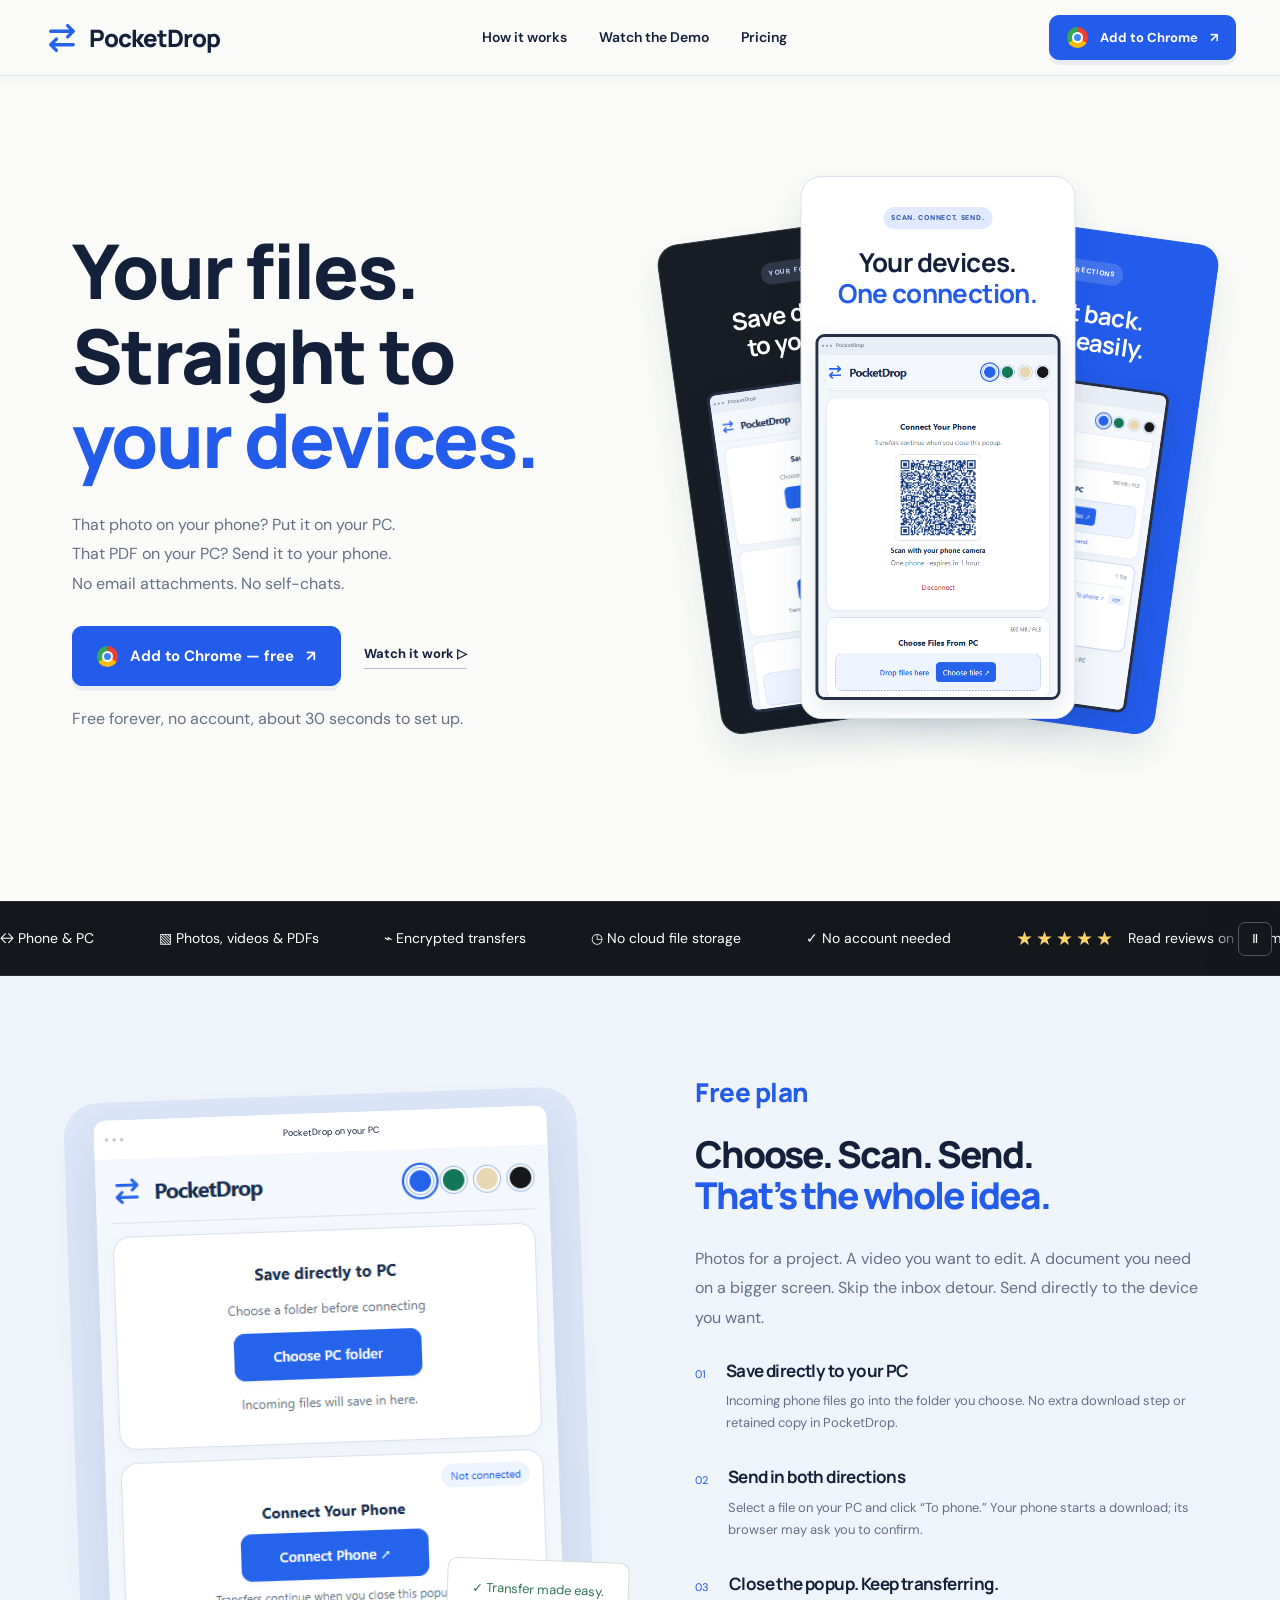
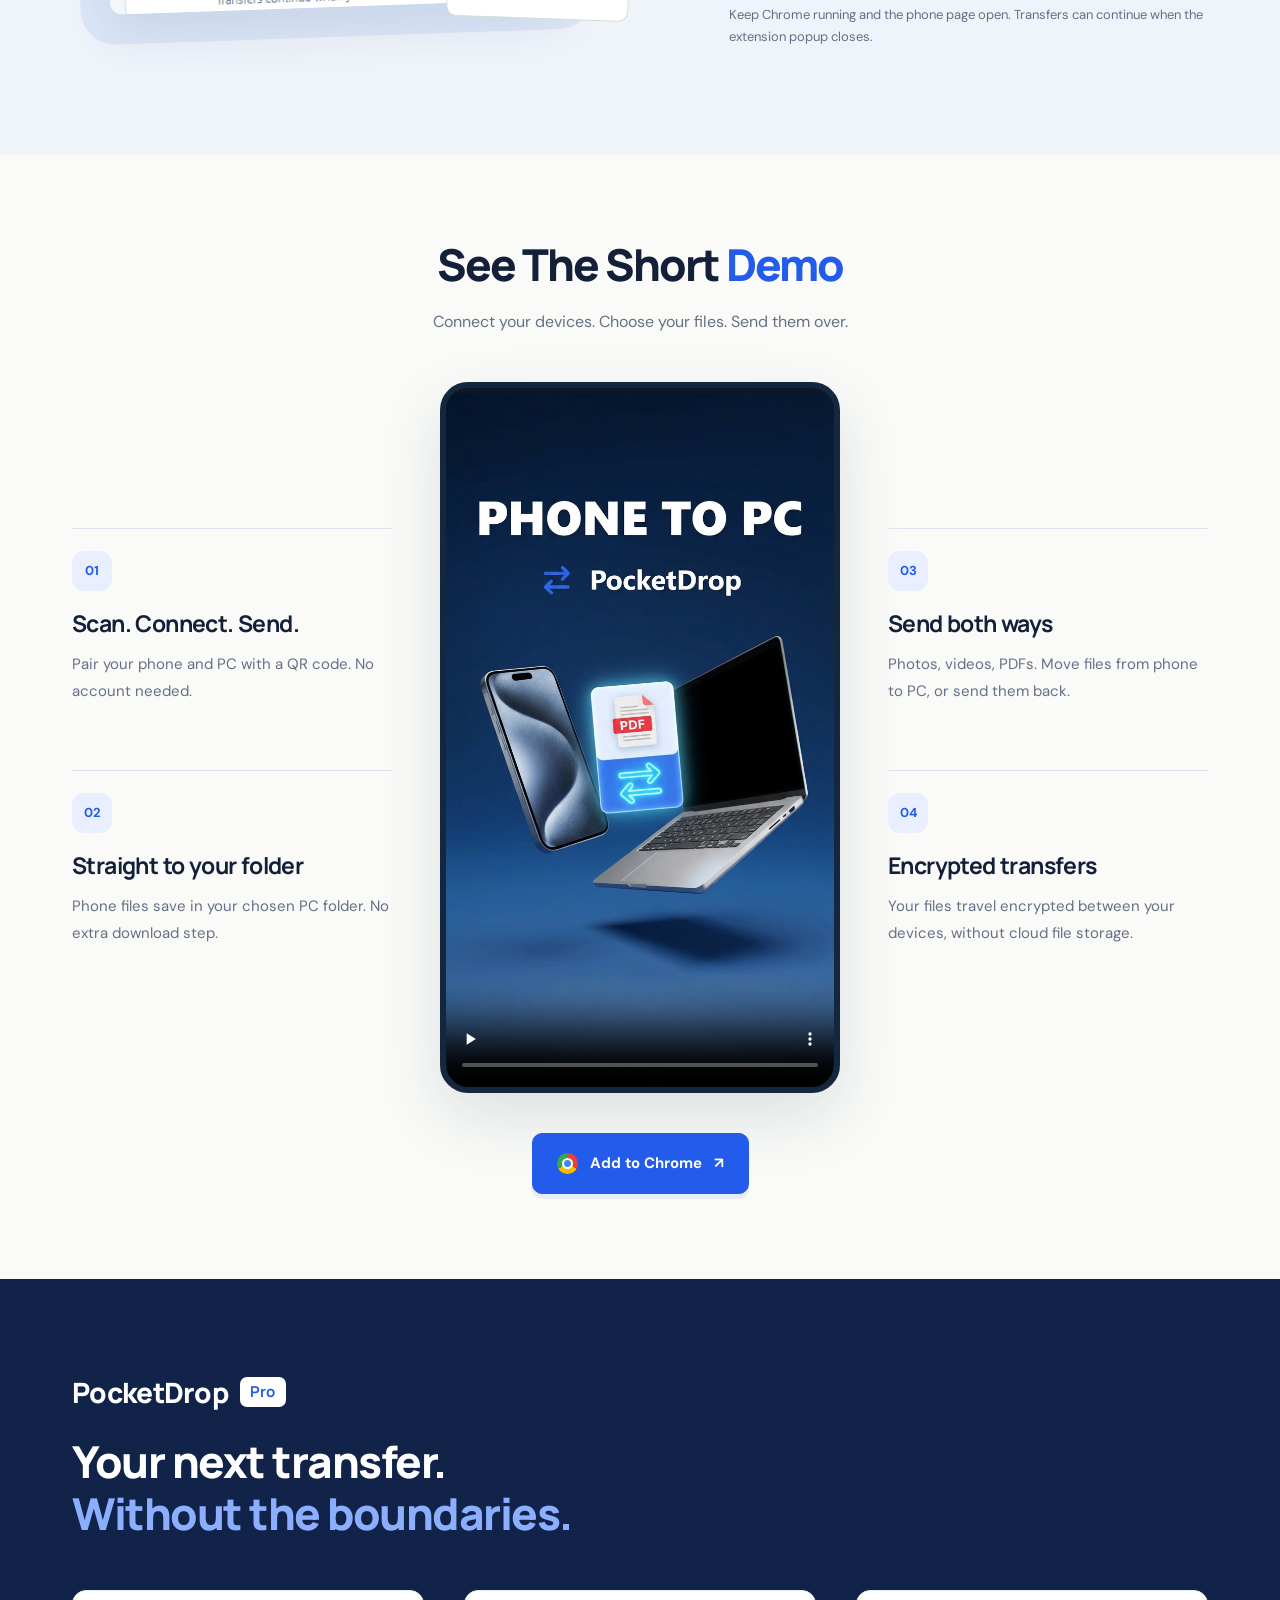
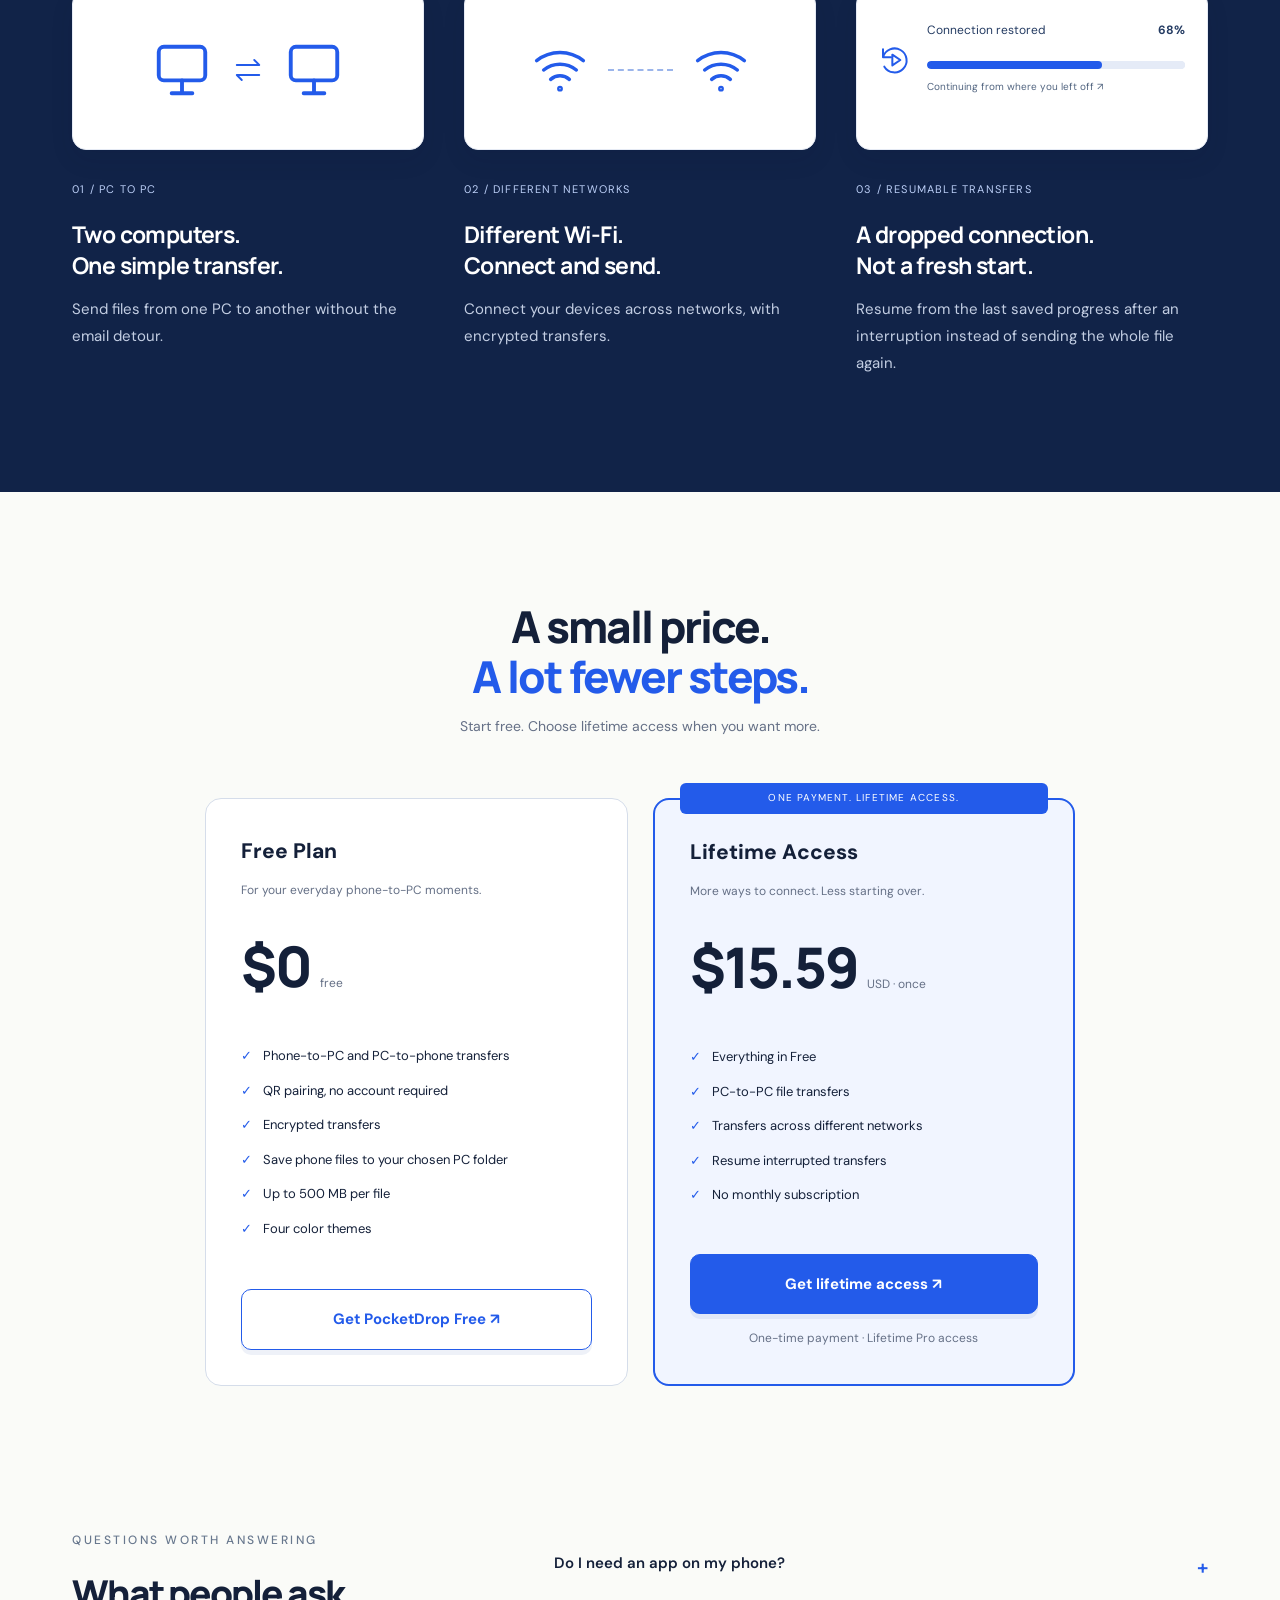
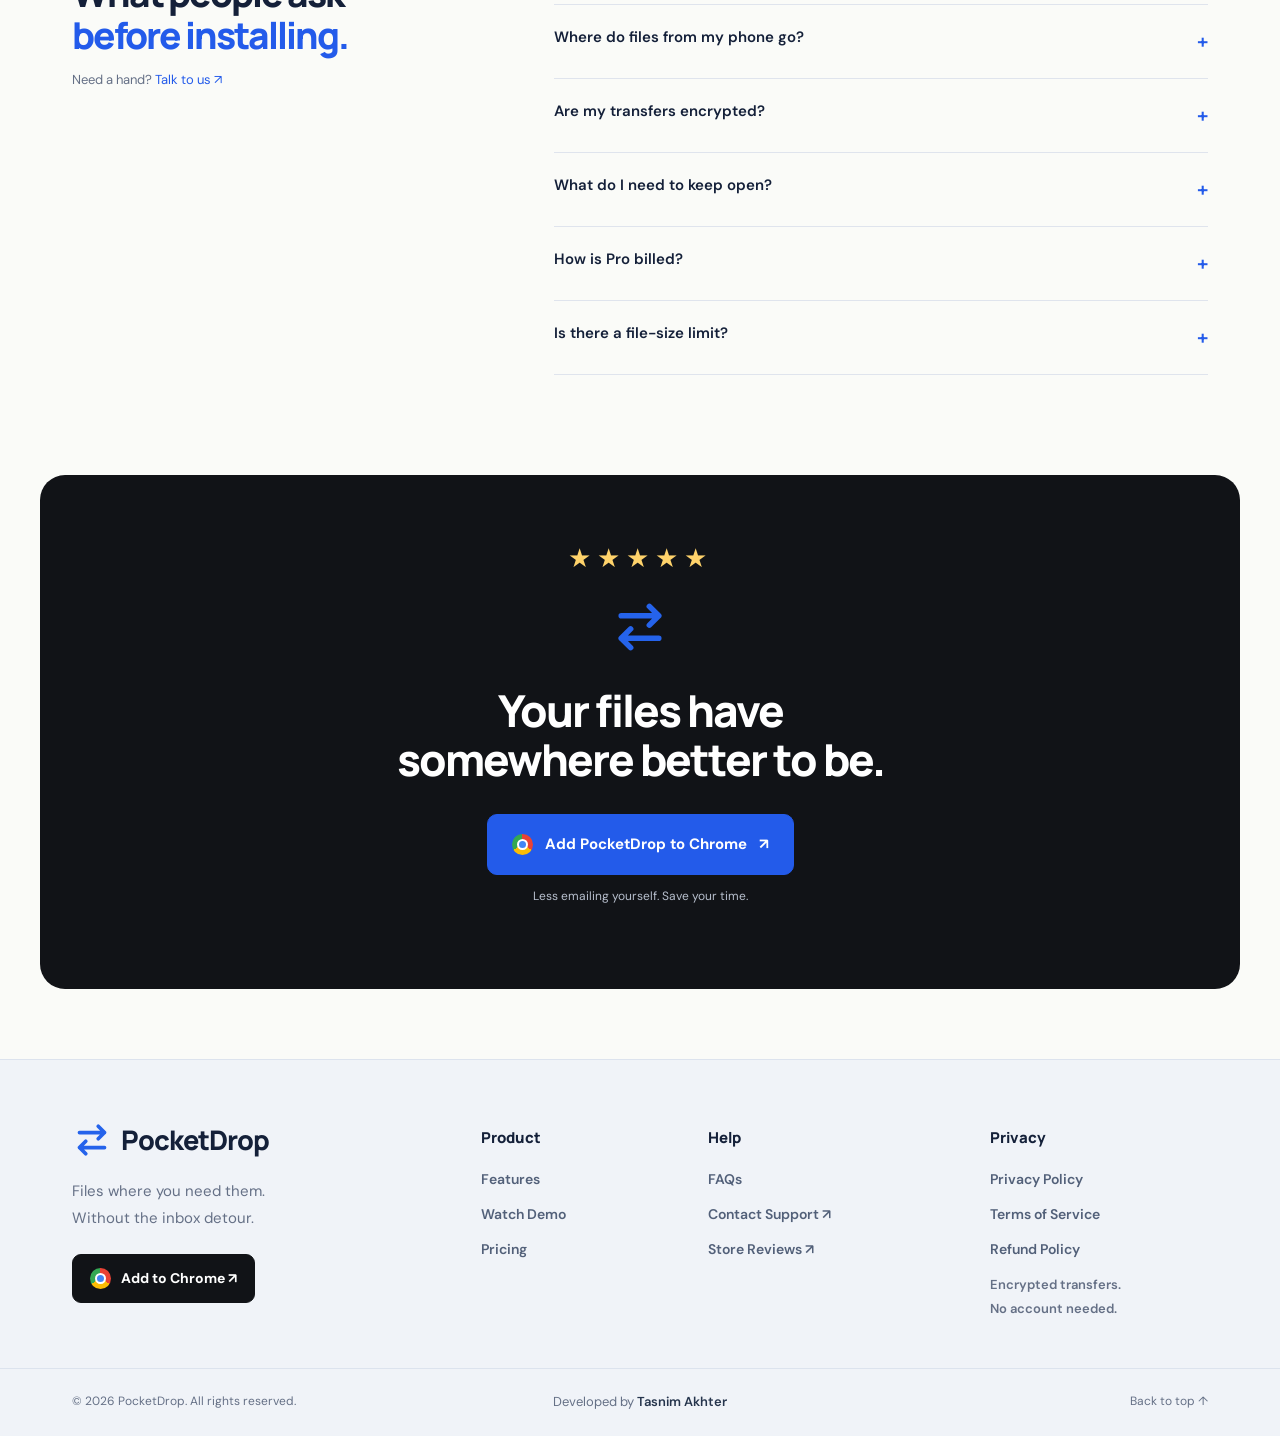
==== index.html @ de77d164 "Add PocketDrop website and customer policies" ====
<!doctype html>
<html lang="en"><head><meta charset="utf-8"><meta name="viewport" content="width=device-width, initial-scale=1"><title>PocketDrop — Your files. Straight to your devices.</title><meta name="description" content="Send photos, videos and documents between your phone and PC with PocketDrop. QR pairing, encrypted transfers, and files saved directly to your chosen PC folder."><meta name="theme-color" content="#235bea"><link rel="icon" href="assets/logo.svg" type="image/svg+xml"><link rel="stylesheet" href="style.css"></head>
<body><a class="skip" href="#main">Skip to content</a>
<header><a class="brand" href="#"><img src="assets/logo.svg" alt="">PocketDrop</a><nav aria-label="Main navigation"><a href="#how">How it works</a><a href="#demo">Watch the Demo</a><a href="#pricing">Pricing</a></nav><a class="button small" href="https://chromewebstore.google.com/detail/ancoaipejlinofhccakcealheckdgfdm"><span class="chrome" aria-hidden="true"></span> Add to Chrome <span aria-hidden="true">↗</span></a></header>
<main id="main"><section class="hero wrap"><div class="hero-copy"><h1>Your files.<br>Straight to<br><em>your devices.</em></h1><p class="lead">That photo on your phone? Put it on your PC.<br>That PDF on your PC? Send it to your phone.<br>No email attachments. No self-chats.</p><div class="actions"><a class="button" href="https://chromewebstore.google.com/detail/ancoaipejlinofhccakcealheckdgfdm"><span class="chrome" aria-hidden="true"></span> Add to Chrome — free <span>↗</span></a><a class="text-link" href="#demo">Watch it work <span>▷</span></a></div><p class="setup-note">Free forever, no account, about 30 seconds to set up.</p></div>
<div class="product-gallery" aria-label="PocketDrop extension screenshots"><article class="product-shot shot-left"><span>YOUR FOLDER</span><h3>Save directly<br>to your PC.</h3><div class="browser-frame"><div class="browser-chrome">● ● ● <b>PocketDrop</b></div><img src="assets/folder.png" alt="PocketDrop with Pictures selected as the destination folder"></div></article><article class="product-shot shot-right"><span>BOTH DIRECTIONS</span><h3>Send it back.<br>Just as easily.</h3><div class="browser-frame"><div class="browser-chrome">● ● ● <b>PocketDrop</b></div><img src="assets/to-phone.png" alt="PocketDrop file list with the To phone action"></div></article><article class="product-shot shot-center"><span>SCAN. CONNECT. SEND.</span><h3>Your devices.<br><em>One connection.</em></h3><div class="browser-frame"><div class="browser-chrome">● ● ● <b>PocketDrop</b></div><img src="assets/qr.png" alt="Real PocketDrop popup displaying the phone pairing QR code"></div></article></div></section>
<div class="trust-strip scrolling-strip" aria-label="PocketDrop features and reviews"><div class="strip-track"><div class="strip-group"><span>↔ Phone & PC</span><span>▧ Photos, videos & PDFs</span><span>⌁ Encrypted transfers</span><span>◷ No cloud file storage</span><span>✓ No account needed</span><a href="https://chromewebstore.google.com/detail/ancoaipejlinofhccakcealheckdgfdm/reviews"><span class="review-stars" aria-hidden="true">★★★★★</span> Read reviews on Chrome Web Store ↗</a></div><div class="strip-group" aria-hidden="true"><span>↔ Phone & PC</span><span>▧ Photos, videos & PDFs</span><span>⌁ Encrypted transfers</span><span>◷ No cloud file storage</span><span>✓ No account needed</span><a tabindex="-1" href="https://chromewebstore.google.com/detail/ancoaipejlinofhccakcealheckdgfdm/reviews"><span class="review-stars" aria-hidden="true">★★★★★</span> Read reviews on Chrome Web Store ↗</a></div></div><button class="strip-toggle" type="button" aria-label="Pause scrolling features" aria-pressed="false">Ⅱ</button></div>

<section class="feature-section" id="features"><span id="how"></span><div class="wrap feature-layout"><div class="screens"><div class="screen-card"><div class="screen-bar"><span>● ● ●</span> PocketDrop on your PC</div><img src="assets/folder.png" alt="PocketDrop popup with Pictures selected as the PC destination folder" loading="lazy"></div><div class="floating-caption">✓ Transfer made easy.</div></div><div class="feature-copy"><p class="eyebrow">Free plan</p><h2>Choose. Scan. Send.<br><em>That’s the whole idea.</em></h2><p class="lead">Photos for a project. A video you want to edit. A document you need on a bigger screen. Skip the inbox detour. Send directly to the device you want.</p><div class="feature-line"><span>01</span><div><h3>Save directly to your PC</h3><p>Incoming phone files go into the folder you choose. No extra download step or retained copy in PocketDrop.</p></div></div><div class="feature-line"><span>02</span><div><h3>Send in both directions</h3><p>Select a file on your PC and click “To phone.” Your phone starts a download; its browser may ask you to confirm.</p></div></div><div class="feature-line"><span>03</span><div><h3>Close the popup. Keep transferring.</h3><p>Keep Chrome running and the phone page open. Transfers can continue when the extension popup closes.</p></div></div></div></div></section>
<section class="wrap demo demo-showcase" id="demo"><div class="demo-heading"><h2>See The Short <em>Demo</em></h2><p class="lead">Connect your devices. Choose your files. Send them over.</p></div><div class="demo-stage"><div class="demo-benefits"><article><span class="benefit-icon">01</span><h3>Scan. Connect. Send.</h3><p>Pair your phone and PC with a QR code. No account needed.</p></article><article><span class="benefit-icon">02</span><h3>Straight to your folder</h3><p>Phone files save in your chosen PC folder. No extra download step.</p></article></div><div class="demo-player"><video controls preload="none" poster="assets/video-cover.png" playsinline aria-label="PocketDrop product demonstration"><source src="assets/demo.mp4" type="video/mp4">Your browser does not support video playback.</video></div><div class="demo-benefits"><article><span class="benefit-icon">03</span><h3>Send both ways</h3><p>Photos, videos, PDFs. Move files from phone to PC, or send them back.</p></article><article><span class="benefit-icon">04</span><h3>Encrypted transfers</h3><p>Your files travel encrypted between your devices, without cloud file storage.</p></article></div></div><div class="demo-bottom"><a class="button" href="https://chromewebstore.google.com/detail/ancoaipejlinofhccakcealheckdgfdm"><span class="chrome" aria-hidden="true"></span> Add to Chrome <span aria-hidden="true">↗</span></a></div></section>
<section class="pro-section"><div class="wrap"><p class="pro-label">PocketDrop <span>Pro</span></p><h2>Your next transfer.<br><em>Without the boundaries.</em></h2><div class="pro-grid"><article><div class="pro-picture computers"><svg class="ui-icon " viewBox="0 0 24 24" fill="none" stroke="currentColor" stroke-width="1.5" stroke-linecap="round" stroke-linejoin="round" aria-hidden="true"><rect x="3" y="3" width="18" height="13" rx="2"/><path d="M8 21h8M12 16v5"/></svg><svg class="ui-icon " viewBox="0 0 24 24" fill="none" stroke="currentColor" stroke-width="1.5" stroke-linecap="round" stroke-linejoin="round" aria-hidden="true"><path d="M3 8h18l-4-4M21 16H3l4 4"/></svg><svg class="ui-icon " viewBox="0 0 24 24" fill="none" stroke="currentColor" stroke-width="1.5" stroke-linecap="round" stroke-linejoin="round" aria-hidden="true"><rect x="3" y="3" width="18" height="13" rx="2"/><path d="M8 21h8M12 16v5"/></svg></div><span class="pill">01 / PC TO PC</span><h3>Two computers.<br>One simple transfer.</h3><p>Send files from one PC to another without the email detour.</p></article><article><div class="pro-picture network"><svg class="ui-icon " viewBox="0 0 24 24" fill="none" stroke="currentColor" stroke-width="1.5" stroke-linecap="round" stroke-linejoin="round" aria-hidden="true"><path d="M2 8a16 16 0 0 1 20 0M5 12a11 11 0 0 1 14 0M8 16a6 6 0 0 1 8 0"/><circle cx="12" cy="20" r=".5"/></svg><i></i><svg class="ui-icon " viewBox="0 0 24 24" fill="none" stroke="currentColor" stroke-width="1.5" stroke-linecap="round" stroke-linejoin="round" aria-hidden="true"><path d="M2 8a16 16 0 0 1 20 0M5 12a11 11 0 0 1 14 0M8 16a6 6 0 0 1 8 0"/><circle cx="12" cy="20" r=".5"/></svg></div><span class="pill">02 / DIFFERENT NETWORKS</span><h3>Different Wi-Fi.<br>Connect and send.</h3><p>Connect your devices across networks, with encrypted transfers.</p></article><article><div class="pro-picture resume"><svg class="ui-icon " viewBox="0 0 24 24" fill="none" stroke="currentColor" stroke-width="1.5" stroke-linecap="round" stroke-linejoin="round" aria-hidden="true"><path d="M3 10a9 9 0 1 1 1 7M3 4v6h6"/><path d="m10 8 6 4-6 4z"/></svg><div><span>Connection restored</span><b>68%</b></div><progress value="68" max="100">68%</progress><small>Continuing from where you left off ↗</small></div><span class="pill">03 / RESUMABLE TRANSFERS</span><h3>A dropped connection.<br>Not a fresh start.</h3><p>Resume from the last saved progress after an interruption instead of sending the whole file again.</p></article></div></div></section>
<section class="wrap pricing" id="pricing"><div class="center"><h2>A small price.<br><em>A lot fewer steps.</em></h2><p>Start free. Choose lifetime access when you want more.</p></div><div class="price-grid"><article class="price-card"><span class="plan">Free Plan</span><p>For your everyday phone-to-PC moments.</p><div class="price">$0 <span>free</span></div><ul><li>Phone-to-PC and PC-to-phone transfers</li><li>QR pairing, no account required</li><li>Encrypted transfers</li><li>Save phone files to your chosen PC folder</li><li>Up to 500 MB per file</li><li>Four color themes</li></ul><a class="button outline" href="https://chromewebstore.google.com/detail/ancoaipejlinofhccakcealheckdgfdm">Get PocketDrop Free ↗</a></article><article class="price-card featured"><div class="lifetime">ONE PAYMENT. LIFETIME ACCESS.</div><span class="plan">Lifetime Access</span><p>More ways to connect. Less starting over.</p><div class="price">$15.59 <span>USD · once</span></div><ul><li>Everything in Free</li><li>PC-to-PC file transfers</li><li>Transfers across different networks</li><li>Resume interrupted transfers</li><li>No monthly subscription</li></ul><button class="button" id="pro-button" type="button">Get lifetime access ↗</button><p class="micro">One-time payment · Lifetime Pro access</p></article></div></section>
<section class="wrap faq" id="faq"><div><p class="eyebrow">Questions Worth Answering</p><h2>What people ask<br><em>before installing.</em></h2><p>Need a hand? <a href="mailto:tasnim454247734@gmail.com">Talk to us ↗</a></p></div><div><details><summary>Do I need an app on my phone?</summary><p>No separate mobile app is needed. Scan the pairing QR code and use the phone webpage in your browser.</p></details><details><summary>Where do files from my phone go?</summary><p>They save directly in the PC folder you select and grant access to. Open that folder in File Explorer to find them.</p></details><details><summary>Are my transfers encrypted?</summary><p>Transfers use encryption. The free transfer flow uses a connection service for pairing; it does not upload your files to cloud storage. See the privacy policy for connection and local-storage details.</p></details><details><summary>What do I need to keep open?</summary><p>Keep Chrome running on your computer and the transfer webpage open on your phone. You can close the extension popup. Pairing needs internet, and some restricted networks can prevent a connection.</p></details><details><summary>How is Pro billed?</summary><p>The displayed Pro plan is a single $15.59 USD payment for lifetime Pro access, with no monthly subscription.</p></details><details><summary>Is there a file-size limit?</summary><p>The current free extension supports files up to 500 MB. Transfer time depends on your devices, file size, and network connection.</p></details></div></section>
<section class="final-cta wrap"><div class="cta-stars" aria-hidden="true">★★★★★</div><img src="assets/logo.svg" alt="" width="60" height="60"><h2>Your files have<br>somewhere better to be.</h2><a class="button" href="https://chromewebstore.google.com/detail/ancoaipejlinofhccakcealheckdgfdm"><span class="chrome" aria-hidden="true"></span> Add PocketDrop to Chrome <span aria-hidden="true">↗</span></a><p>Less emailing yourself. Save your time.</p></section></main>
<footer class="site-footer"><div class="wrap footer-main"><div class="footer-brand"><a class="brand" href="#"><img src="assets/logo.svg" alt="">PocketDrop</a><p>Files where you need them.<br>Without the inbox detour.</p><a class="footer-install" href="https://chromewebstore.google.com/detail/ancoaipejlinofhccakcealheckdgfdm"><span class="chrome" aria-hidden="true"></span> Add to Chrome ↗</a></div><nav class="footer-column" aria-label="Product links"><h3>Product</h3><a href="#features">Features</a><a href="#demo">Watch Demo</a><a href="#pricing">Pricing</a></nav><nav class="footer-column" aria-label="Help links"><h3>Help</h3><a href="#faq">FAQs</a><a href="mailto:tasnim454247734@gmail.com">Contact Support ↗</a><a href="https://chromewebstore.google.com/detail/ancoaipejlinofhccakcealheckdgfdm/reviews">Store Reviews ↗</a></nav><nav class="footer-column" aria-label="Privacy links"><h3>Privacy</h3><a href="privacy.html">Privacy Policy</a><a href="terms.html">Terms of Service</a><a href="refund.html">Refund Policy</a><p>Encrypted transfers.<br>No account needed.</p></nav></div><div class="wrap footer-bottom"><span>© 2026 PocketDrop. All rights reserved.</span><span class="developer-credit">Developed by <strong>Tasnim Akhter</strong></span><a href="#">Back to top ↑</a></div></footer>
<dialog id="pro-dialog" aria-labelledby="checkout-title" aria-describedby="checkout-description"><button class="close" aria-label="Close checkout" type="button">×</button><img src="assets/logo.svg" width="48" height="48" alt=""><p class="checkout-step">STEP 1 OF 2 · YOUR EMAIL</p><h2 id="checkout-title">Get PocketDrop Pro</h2><p class="dialog-price">$15.59 <small>One payment. Lifetime access.</small></p><p id="checkout-description">Where should we send your receipt?</p><form id="checkout-form" method="dialog"><label for="receipt-email">Email address</label><input id="receipt-email" type="email" autocomplete="email" inputmode="email" maxlength="254" placeholder="you@example.com" required aria-describedby="email-help"><p id="email-help">Gmail or any email you use. Your receipt will go here after payment.</p><button class="button" id="checkout-continue" type="submit">Continue to card payment ↗</button><p id="checkout-message" role="status" aria-live="polite" hidden></p></form><p class="checkout-privacy">Credit or debit card only. Card details are handled by the secure payment provider, never by PocketDrop.</p><p class="checkout-preview">Local preview · Payments are not enabled.</p></dialog><script src="checkout-config.js"></script><script src="site.js"></script></body></html>
---- style.css ----
@import url('https://fonts.googleapis.com/css2?family=DM+Sans:wght@400;500;600;700&family=Manrope:wght@400;500;600;700;800&display=swap');
:root{--blue:#235bea;--ink:#142039;--muted:#657086;--paper:#fafbf8;--line:#dfe4ed}*{box-sizing:border-box}html{scroll-behavior:smooth;scroll-padding-top:100px}body{margin:0;background:var(--paper);color:var(--ink);font:16px/1.65 'DM Sans',sans-serif}a{color:inherit;text-decoration:none}button{font:inherit;cursor:pointer}a:focus-visible,button:focus-visible,summary:focus-visible{outline:3px solid #ffb734;outline-offset:5px}.wrap{max-width:1200px;margin:auto;padding:0 32px}header{height:96px;max-width:1380px;margin:auto;padding:0 44px;display:flex;align-items:center;justify-content:space-between;border-bottom:1px solid var(--line);gap:24px}.brand{display:flex;align-items:center;gap:9px;font:800 24px 'Manrope',sans-serif;letter-spacing:-1px}.brand img{width:36px;height:36px}.brand>span{font-size:10px;align-self:flex-start;margin-top:5px}nav{display:flex;gap:32px;font-size:14px;font-weight:600}nav a:hover,footer a:hover{color:var(--blue)}.button{display:inline-flex;align-items:center;justify-content:center;gap:12px;background:var(--blue);color:white;padding:17px 24px;border-radius:10px;border:1px solid var(--blue);font-size:15px;font-weight:700;box-shadow:0 5px 0 #163b9c12;transition:transform .2s,background .2s}.button:hover{background:#1747bd;transform:translateY(-2px)}.button.small{padding:11px 17px;font-size:13px}.button.outline{color:var(--blue);background:transparent}.button.outline:hover{background:#edf2ff}.hero{display:grid;grid-template-columns:1.05fr 1fr;align-items:center;min-height:735px;padding-top:65px;padding-bottom:80px;gap:28px}.eyebrow{font-size:10px;font-weight:800;letter-spacing:1.7px;color:var(--blue);margin:0 0 25px}.hero .eyebrow{font-size:9px;letter-spacing:1.15px;display:flex;align-items:center;gap:9px}.dot{width:7px;height:7px;border-radius:50%;background:var(--blue)}h1,h2,h3{font-family:'Manrope',sans-serif;line-height:1.12;letter-spacing:-2px;margin:0}h1{font-size:clamp(50px,5.9vw,78px);font-weight:800}em{font-style:normal;color:var(--blue)}h2{font-size:44px;font-weight:800}h3{font-size:21px;letter-spacing:-.6px;line-height:1.35}.lead{font-size:16px;color:var(--muted);line-height:1.85;margin:27px 0}.actions{display:flex;gap:23px;align-items:center;flex-wrap:wrap}.text-link{font-weight:700;font-size:13px;border-bottom:1px solid #b7c0d2;padding-bottom:4px}.micro{font-size:11px;color:var(--muted);margin:15px 0}.chrome{height:21px;width:21px;border-radius:50%;background:conic-gradient(#e94235 0deg 120deg,#fbbc05 120deg 240deg,#34a853 240deg);position:relative}.chrome:after{content:'';position:absolute;inset:5px;background:#4285f4;border:2px solid white;border-radius:50%}.hero-art{position:relative;height:540px;background:radial-gradient(ellipse,#e3ebff 0%,transparent 70%)}.orbit{position:absolute;inset:50px 0 50px;border:1px dashed #b9c9ee;border-radius:50%;transform:rotate(-25deg)}.laptop{position:absolute;left:70px;top:90px;width:370px;border:7px solid #25354c;border-radius:16px;background:#fff;box-shadow:0 28px 55px #182d5520;transform:rotate(-5deg)}.laptop-top{height:30px;background:#f3f5fa;display:flex;align-items:center;gap:4px;padding:0 10px;border-bottom:1px solid var(--line)}.laptop-top i{width:5px;height:5px;background:#c2c9d5;border-radius:50%}.laptop-top>span{font-size:8px;margin-left:95px}.desktop-inner{text-align:center;padding:20px 20px 24px}.device-label{font-size:8px;letter-spacing:2px;color:#8792a6}.folder-icon{width:82px;height:55px;background:#ffc750;border-radius:5px 8px 8px 8px;margin:28px auto 12px;position:relative;box-shadow:inset 0 8px #ffda74}.folder-icon:before{content:'';width:36px;height:10px;background:#ffc750;position:absolute;top:-8px;left:0;border-radius:5px 5px 0 0}.desktop-inner h3{font-size:15px}.file-row{display:flex;gap:10px;align-items:center;text-align:left;padding:12px 10px;border:1px solid #e4e9f2;margin-top:20px;border-radius:8px;font-size:9px}.file-row small{display:block;font-size:8px;color:#7c8799}.file-row b{margin-left:auto;color:#32956b}.mini-photo{height:28px;width:29px;background:linear-gradient(145deg,#c3e7f2 50%,#54757c 51%);border-radius:4px}.success{font-size:9px;color:#4b846f;margin-top:15px}.success span{font-size:7px}.laptop-foot{position:absolute;height:11px;background:#b5c0d2;width:420px;bottom:-16px;left:-31px;border-radius:1px 1px 16px 16px}.phone-device{position:absolute;left:0;top:235px;width:163px;height:282px;background:white;border:5px solid #26334c;border-radius:26px;box-shadow:0 24px 40px #17305824;transform:rotate(7deg);padding:24px 12px 10px}.notch{position:absolute;top:0;left:45px;width:62px;height:12px;border-radius:0 0 10px 10px;background:#26334c}.phone-brand{display:flex;align-items:center;font-size:10px;font-weight:800;gap:3px}.phone-brand img{width:18px}.connected{font-size:7px;color:#288862;display:block;margin:10px 0}.landscape{height:90px;background:#c9e7ef;position:relative;overflow:hidden;border-radius:6px}.sun{position:absolute;background:#ffe4a0;width:24px;height:24px;border-radius:50%;right:21px;top:13px}.mountain{position:absolute;bottom:-32px;width:110px;height:90px;transform:rotate(40deg);background:#689689;border-radius:12px}.m1{left:-35px}.m2{left:48px;background:#3c6d6e;bottom:-40px}.phone-file{font-size:8px;font-weight:700;margin:12px 0}.phone-file small{font-size:6px;display:block;color:var(--muted);font-weight:400}.send-label{background:var(--blue);color:white;text-align:center;font-size:9px;padding:8px;border-radius:6px}.transfer-note{position:absolute;right:0;bottom:27px;border-radius:12px;box-shadow:0 10px 35px #1f386213;background:white;padding:14px 22px;font-size:12px;transform:rotate(-3deg)}.transfer-note>span{float:left;font-size:29px;color:var(--blue);margin-right:14px}.encrypted{position:absolute;right:8px;top:43px;font-size:11px;background:#fff;padding:10px 16px;border:1px solid #d7e3e8;border-radius:30px;color:#3c7262;transform:rotate(6deg)}.spark{position:absolute;color:var(--blue);font-size:35px}.s1{top:40px;left:30px}.s2{right:-8px;bottom:145px}.art-note{position:absolute;bottom:-30px;left:180px;font-size:9px;color:#8c96a8}.trust-strip{border-top:1px solid var(--line);border-bottom:1px solid var(--line);padding:24px;display:flex;justify-content:center;gap:85px;color:#536078;font-size:13px}.steps{padding-top:110px;padding-bottom:110px}.section-heading{display:flex;justify-content:space-between;align-items:end}.section-heading>p{color:var(--muted);font-size:15px}.step-grid{display:grid;grid-template-columns:repeat(3,1fr);gap:40px;margin-top:55px}.number{font-size:12px;color:#8593a7}.step-visual{height:150px;background:#edf1f5;border-radius:13px;margin:12px 0 24px;display:flex;align-items:center;justify-content:center;gap:18px}.step-grid p{font-size:14px;color:var(--muted)}.little-folder{height:40px;width:54px;background:#f7c459;border-radius:5px;position:relative}.little-folder:before{content:'';position:absolute;top:-7px;left:0;width:25px;height:9px;border-radius:4px;background:#f7c459}.folder-scene>span{background:white;padding:14px;border-radius:8px;font-size:12px}.folder-scene b{color:#28866a;padding-left:15px}.scan-scene{background:#eaf0fc}.scan-symbol{font-size:70px;color:#27477e;border:1px solid #b7c9eb;border-radius:8px;line-height:1;padding:7px}.scan-scene>span{font-size:12px;color:var(--blue)}.file-scene{background:#eaf2ed}.file-tile{background:white;padding:23px 16px;border-radius:8px;color:var(--blue);font-size:13px;box-shadow:0 6px 10px #1e30200a}.flow-arrow{color:#739987;font-size:26px}.file-done{background:#d0e6d8;color:#33825e;border-radius:50%;padding:10px 17px}.feature-section{background:#eff3fa;padding:100px 0}.feature-layout{display:grid;grid-template-columns:1fr 1fr;gap:110px;align-items:center}.screens{position:relative;padding:18px 30px 30px;background:#dce6f8;border-radius:35px;transform:rotate(-2deg)}.screen-card{background:white;border-radius:12px;overflow:hidden;box-shadow:0 20px 50px #273e661c}.screen-bar{padding:12px 10px;font-size:9px;text-align:center;background:#fff}.screen-bar span{float:left;color:#c8d0de}.screen-card img{width:100%;display:block;max-height:455px;object-fit:cover;object-position:top}.floating-caption{position:absolute;right:-36px;bottom:10px;background:#fff;padding:18px 24px;border:1px solid #d3e1d6;border-radius:10px;color:#347556;font-size:13px;transform:rotate(4deg)}.feature-copy h2{font-size:37px}.feature-line{display:flex;gap:20px;margin-top:25px}.feature-line>span{font-size:11px;color:var(--blue);padding-top:5px}.feature-line h3{font-size:17px}.feature-line p{font-size:13px;color:var(--muted);margin:8px 0}.demo{padding-top:100px;padding-bottom:100px;display:flex;justify-content:space-evenly;align-items:center;gap:50px}.demo video{width:245px;height:436px;border:6px solid #15263f;border-radius:23px;background:#0c1729;box-shadow:0 25px 60px #19396020;object-fit:cover}.pro-section{background:#112348;color:#fff;padding:95px 0 100px}.pro-section .eyebrow{color:#91afff}.pro-section h2 em{color:#8caeff}.pro-grid{display:grid;grid-template-columns:repeat(3,1fr);gap:40px;margin-top:50px}.pro-grid h3{font-size:24px;margin:20px 0 15px}.pro-grid p{color:#adbbd5;font-size:14px}.pro-picture{height:160px;background:#1b3158;border:1px solid #2b426c;border-radius:14px;margin-bottom:25px;display:flex;align-items:center;justify-content:center;gap:20px}.computers>span{font-size:85px;color:#b9cdff}.computers>b{color:#7da6ff;font-size:25px}.network>span{font-size:65px;color:#a9c4ff}.network i{width:65px;border-top:2px dashed #729be5}.pill{font-size:9px;letter-spacing:1.7px;color:#a5bef5}.resume{padding:30px;display:block}.resume>div{display:flex;justify-content:space-between;font-size:10px;color:#bdd4fb}.resume progress{width:100%;height:8px;margin:20px 0 5px;accent-color:#82adff}.resume small{font-size:9px;color:#a3b7dd}.pricing{padding-top:110px;padding-bottom:100px}.center{text-align:center}.center>p:last-child{color:var(--muted);font-size:14px}.price-grid{max-width:870px;margin:60px auto 0;display:grid;grid-template-columns:1fr 1fr;gap:25px;align-items:stretch}.price-card{border:1px solid #d5ddea;border-radius:16px;padding:35px;display:flex;flex-direction:column;background:white;position:relative}.price-card.featured{border:2px solid var(--blue);background:#f1f5ff}.lifetime{position:absolute;top:-17px;left:25px;right:25px;background:var(--blue);color:white;font-size:10px;letter-spacing:1.2px;text-align:center;padding:7px;border-radius:6px}.plan{font-size:21px;font-weight:800}.price-card>p{font-size:12px;color:var(--muted)}.price{font:800 56px 'Manrope',sans-serif;letter-spacing:-2px;margin-top:15px}.price>span{font:400 12px 'DM Sans',sans-serif;letter-spacing:0;color:var(--muted)}ul{list-style:none;padding:0;margin:28px 0 35px;flex:1}li{font-size:13px;margin:13px 0;padding-left:22px;position:relative}li:before{content:'✓';position:absolute;left:0;color:var(--blue)}.price-card .micro{text-align:center;margin-bottom:0}.faq{padding-top:45px;padding-bottom:100px;display:grid;grid-template-columns:.75fr 1.25fr;gap:90px}.faq>div>p:last-child{font-size:13px;color:var(--muted)}.faq a{color:var(--blue)}details{border-bottom:1px solid var(--line);padding:20px 0}summary{font-weight:600;font-size:15px;cursor:pointer;list-style:none;display:flex;justify-content:space-between;gap:20px}summary:after{content:'+';color:var(--blue);font-size:20px}details[open] summary:after{content:'−'}details p{font-size:14px;color:var(--muted);max-width:530px}.final-cta{text-align:center;padding:70px 20px;background:#edf2ff;border-radius:25px;margin-bottom:70px}.final-cta h2{margin:20px 0 30px}.final-cta p{font-size:12px;color:var(--muted)}footer{display:flex;justify-content:space-between;align-items:center;gap:25px;padding-bottom:35px}footer .brand{font-size:20px}footer>span{font-size:11px;color:var(--muted)}footer>div{display:flex;gap:25px;font-size:12px}dialog{border:1px solid #d8e1ee;border-radius:20px;padding:45px;max-width:480px;width:calc(100% - 32px);color:var(--ink)}dialog::backdrop{background:#0c1736a6;backdrop-filter:blur(5px)}dialog h2{font-size:32px;margin-top:20px}dialog p{font-size:14px;color:var(--muted)}dialog .dialog-price{font-size:26px;color:var(--blue);font-weight:bold}.dialog-price small{font-size:12px;display:block;font-weight:400}.close{position:absolute;top:15px;right:18px;border:0;background:transparent;font-size:28px;color:#57667d}.skip{position:absolute;top:-100px;background:white;padding:10px;z-index:10}.skip:focus{top:0}
@media(max-width:1000px){header{padding:0 24px}nav{gap:20px}.hero{gap:0}.hero-art{transform:scale(.85);transform-origin:center}.feature-layout{gap:50px}.trust-strip{gap:30px}.hero .eyebrow{max-width:290px}.hero h1{font-size:60px}.pro-grid{gap:23px}.pro-grid h3{font-size:21px}}
@media(max-width:760px){header{height:78px;padding:0 18px}.brand{font-size:21px}.brand img{width:30px}nav{display:none}.button.small{font-size:11px;padding:10px}.wrap{padding-left:23px;padding-right:23px}.hero{grid-template-columns:1fr;padding-top:50px;padding-bottom:40px;overflow:hidden}.hero-copy{text-align:center}.hero .eyebrow{max-width:none;justify-content:center;font-size:8px}.hero h1{font-size:58px;letter-spacing:-2.5px}.hero .lead{font-size:14px}.actions{justify-content:center;gap:20px}.hero-art{width:450px;max-width:none;justify-self:center;transform:scale(.8);height:500px;margin:-15px 0 -45px}.trust-strip{display:grid;grid-template-columns:1fr 1fr;gap:18px;font-size:11px;text-align:center}.steps{padding-top:65px;padding-bottom:60px}.section-heading{display:block}.section-heading>p{font-size:14px}h2{font-size:34px}.step-grid{grid-template-columns:1fr;gap:25px;margin-top:35px}.step-visual{height:135px}.feature-section{padding:65px 0}.feature-layout{grid-template-columns:1fr;gap:55px}.screens{max-width:350px;margin:auto}.floating-caption{right:-10px}.feature-copy h2{font-size:31px}.demo{padding-top:65px;padding-bottom:65px;flex-direction:column;gap:25px;text-align:center}.pro-section{padding:65px 0}.pro-grid{grid-template-columns:1fr;gap:35px}.pro-grid article{max-width:440px}.pro-picture{height:140px}.price-grid{grid-template-columns:1fr;gap:40px}.pricing{padding-top:70px;padding-bottom:70px}.price-card{padding:28px}.faq{grid-template-columns:1fr;gap:20px;padding-bottom:60px}.final-cta{border-radius:0;margin-bottom:40px;padding-top:50px;padding-bottom:50px}.final-cta h2{font-size:31px}footer{flex-wrap:wrap;justify-content:center;text-align:center}footer>span{width:100%;order:3}}
@media(prefers-reduced-motion:reduce){html{scroll-behavior:auto}.button{transition:none}}
.product-gallery{position:relative;height:555px;background:linear-gradient(135deg,#143696,#2860ed);border-radius:24px;overflow:hidden;isolation:isolate;box-shadow:0 20px 55px #244aa318}
.product-shot{position:absolute;background:#f7f9ff;border:1px solid #ffffff70;border-radius:21px;overflow:hidden;width:240px;padding:26px 15px 0;text-align:center;box-shadow:0 18px 40px #061d5e40;height:425px}
.product-shot>span{display:inline-block;font-size:8px;font-weight:800;letter-spacing:1px;background:#e0e9ff;color:#2f56aa;border-radius:20px;padding:4px 8px}
.product-shot h3{font-size:23px;letter-spacing:-1px;line-height:1.15;margin:15px 0 24px}
.browser-frame{border:4px solid #253047;border-bottom:0;border-radius:13px 13px 0 0;background:#fff;overflow:hidden;box-shadow:0 8px 24px #122e4820}
.browser-chrome{text-align:left;font-size:7px;color:#8c98a8;background:#e9edf5;padding:7px 6px;white-space:nowrap}.browser-chrome b{font-size:7px;color:#5c6982;margin-left:20px;font-weight:500}
.browser-frame img{display:block;width:100%;height:auto}
.shot-left{left:-32px;top:105px;transform:rotate(-11deg);z-index:1}.shot-right{right:-32px;top:105px;transform:rotate(11deg);z-index:1;background:#c7d8ff}.shot-center{left:50%;transform:translateX(-50%);top:40px;width:270px;height:485px;z-index:2;padding:30px 18px 0}.shot-center h3{font-size:28px}.shot-center .browser-frame{margin-top:28px}
.ui-icon{width:62px;height:62px;flex-shrink:0;color:#bad0ff}.computers .ui-icon:nth-child(2){width:30px;height:30px;color:#83adff}.network .ui-icon{width:56px;height:56px}.resume{position:relative;padding:30px 22px 30px 70px}.resume>.ui-icon{position:absolute;width:32px;height:32px;left:22px;top:53px}.scan-icon{color:#31559a;width:66px;height:66px}.demo video{object-fit:contain}.faq h2{font-size:37px}
@media(max-width:1000px) and (min-width:761px){.product-gallery{height:500px}.product-shot{width:195px}.shot-center{width:225px;height:435px}.shot-center h3{font-size:24px}.shot-left{left:-65px}.shot-right{right:-65px}}
@media(max-width:760px){.product-gallery{height:505px;width:100%;max-width:490px;justify-self:center;margin-top:35px;border-radius:20px}.product-shot{width:200px;height:385px}.shot-center{width:235px;height:445px;top:30px}.shot-left{left:-64px;top:90px}.shot-right{right:-64px;top:90px}.shot-center h3{font-size:26px}.hero{gap:0}.faq h2{font-size:33px}}
.product-gallery{background:none;box-shadow:none;border-radius:0;overflow:visible;height:660px;min-width:0}
.product-shot{height:auto;overflow:visible;padding-bottom:18px;border-color:#dae2ef;box-shadow:0 18px 35px #18325818;width:220px}
.browser-frame{border-bottom:4px solid #253047;border-radius:13px}
.shot-left{left:22px;top:115px;transform:rotate(-8deg)}
.shot-right{right:22px;top:115px;transform:rotate(8deg)}
.shot-center{width:255px;top:45px;height:auto}
@media(max-width:1000px) and (min-width:761px){.hero{grid-template-columns:1fr}.hero-copy{max-width:650px;margin:auto;text-align:center}.actions{justify-content:center}.product-gallery{width:570px;max-width:100%;justify-self:center}.hero .eyebrow{max-width:none}}
@media(max-width:760px){.hero{overflow:visible}.product-gallery{height:570px;max-width:450px;margin-top:25px}.product-shot{width:165px;padding:18px 10px 12px}.product-shot h3{font-size:18px;margin:12px 0 18px}.product-shot>span{font-size:6px;letter-spacing:.5px}.shot-left{left:14px;top:105px}.shot-right{right:14px;top:105px}.shot-center{width:205px;top:25px}.shot-center h3{font-size:23px}.shot-center .browser-frame{margin-top:20px}.browser-chrome b{margin-left:6px}}

.setup-note{font-size:16px;line-height:1.65;color:var(--muted);margin:20px 0 0}@media(max-width:760px){.setup-note{font-size:15px;max-width:340px;margin:20px auto 0}}
/* Keep every product headline readable instead of overlapping the cards. */
.product-gallery{display:grid;grid-template-columns:repeat(3,minmax(0,1fr));align-items:start;gap:12px;height:auto;min-height:490px;padding:40px 4px 25px}
.product-gallery .product-shot{position:relative;left:auto;right:auto;top:auto;width:100%;height:auto;padding:20px 8px 12px;min-width:0}
.product-gallery .shot-left{transform:rotate(-4deg);margin-top:45px}
.product-gallery .shot-right{transform:rotate(4deg);margin-top:45px;grid-column:3;grid-row:1}
.product-gallery .shot-center{transform:none;grid-column:2;grid-row:1}
.product-gallery .product-shot h3{font-size:18px;letter-spacing:-.6px;line-height:1.25;margin:15px 0 20px;min-height:68px;overflow-wrap:normal}
.product-gallery .product-shot>span{font-size:6px;letter-spacing:.5px;padding:4px 5px;white-space:nowrap}
.product-gallery .shot-center .browser-frame{margin-top:0}
.product-gallery .browser-frame{border-width:3px;border-radius:9px}
.product-gallery .browser-chrome{font-size:5px;padding:5px 3px}
.product-gallery .browser-chrome b{font-size:5px;margin-left:3px}
@media(max-width:1000px) and (min-width:761px){.product-gallery{width:660px;min-height:530px}.product-gallery .product-shot h3{font-size:21px}}
@media(max-width:760px){.product-gallery{max-width:520px;gap:9px;padding:30px 4px 20px;min-height:0;margin-top:20px}.product-gallery .product-shot{padding:14px 5px 9px;border-radius:12px}.product-gallery .product-shot h3{font-size:clamp(12px,3.4vw,18px);letter-spacing:-.35px;min-height:64px;margin:10px 0 12px}.product-gallery .product-shot>span{font-size:5px;letter-spacing:0;padding:3px}.product-gallery .shot-left,.product-gallery .shot-right{margin-top:30px}.product-gallery .browser-chrome{display:none}.product-gallery .browser-frame{border-width:2px;border-radius:6px}}
.demo-showcase{display:block;padding-top:85px;padding-bottom:85px}
.demo-heading{text-align:center;margin:0 auto 45px}.demo-heading .lead{margin:18px 0 0}
.demo-stage{display:grid;grid-template-columns:minmax(0,1fr) minmax(0,400px) minmax(0,1fr);gap:48px;align-items:center}
.demo-player{min-width:0}.demo-showcase video{display:block;width:100%;height:auto;aspect-ratio:9/16;border:6px solid #15263f;border-radius:28px;object-fit:contain;box-shadow:0 24px 65px #18345b22}
.demo-benefits{display:grid;gap:65px}.demo-benefits article{border-top:1px solid #dce4f0;padding-top:22px}.benefit-icon{display:inline-flex;align-items:center;justify-content:center;width:40px;height:40px;border-radius:12px;background:#e9efff;color:var(--blue);font-weight:700;font-size:13px;margin-bottom:18px}.demo-benefits h3{font-size:23px;line-height:1.3}.demo-benefits p{font-size:15px;line-height:1.8;color:var(--muted);margin:12px 0 0}.demo-bottom{text-align:center;margin-top:40px}.demo-bottom .micro{margin:12px 0 0}
@media(max-width:1000px){.demo-stage{grid-template-columns:minmax(0,1fr) minmax(0,340px) minmax(0,1fr);gap:25px}.demo-benefits h3{font-size:19px}.demo-benefits p{font-size:13px}.demo-benefits{gap:35px}}
@media(max-width:760px){.demo-showcase{padding-top:60px;padding-bottom:60px}.demo-heading{margin-bottom:28px}.demo-heading h2{font-size:32px}.demo-stage{grid-template-columns:1fr 1fr;gap:25px 20px;align-items:start}.demo-player{grid-column:1/-1;grid-row:1;width:100%;max-width:400px;margin:auto}.demo-benefits{text-align:left;gap:28px}.demo-benefits article{padding-top:16px}.demo-benefits h3{font-size:18px}.demo-benefits p{font-size:13px}.benefit-icon{margin-bottom:12px}.demo-bottom{margin-top:30px}}
/* Overlapping product cards: hover, focus or tap reveals the selected card. */
.product-gallery{display:block;position:relative;height:640px;min-height:0;padding:0;isolation:isolate}
.product-gallery .product-shot{position:absolute;width:225px;padding:25px 14px 18px;border-radius:21px;transition:transform .25s ease,box-shadow .25s ease;cursor:pointer;outline-offset:5px}
.product-gallery .shot-left{left:20px;right:auto;top:105px;margin:0;transform:rotate(-8deg);z-index:1;background:#181c24;color:#fff;border-color:#303745}
.product-gallery .shot-center{left:50%;right:auto;top:35px;width:255px;transform:translateX(-50%);z-index:3;background:#fff;color:var(--ink)}
.product-gallery .shot-right{left:auto;right:20px;top:105px;margin:0;transform:rotate(8deg);z-index:2;background:#235bea;color:#fff;border-color:#235bea}
.product-gallery .product-shot h3{font-size:24px;min-height:0;margin:17px 0 25px;line-height:1.2}
.product-gallery .product-shot>span{font-size:7px;letter-spacing:.7px;padding:5px 8px}
.product-gallery .shot-left>span{background:#303848;color:#c5d6ff}.product-gallery .shot-right>span{background:#ffffff25;color:#fff}
.product-gallery .product-shot:is(:hover,:focus-visible,.selected){z-index:5;box-shadow:0 24px 50px #12264b30}
.product-gallery .shot-left:is(:hover,:focus-visible,.selected){transform:rotate(-3deg) translateY(-18px)}
.product-gallery .shot-right:is(:hover,:focus-visible,.selected){transform:rotate(3deg) translateY(-18px)}
.product-gallery .shot-center:is(:hover,:focus-visible,.selected){transform:translateX(-50%) translateY(-12px)}
@media(max-width:1000px) and (min-width:761px){.product-gallery{width:570px;max-width:100%}}
@media(max-width:760px){.product-gallery{height:540px;max-width:450px;margin-top:35px}.product-gallery .product-shot{width:165px;padding:18px 9px 12px}.product-gallery .shot-center{width:205px;top:15px}.product-gallery .shot-left{left:12px;top:85px}.product-gallery .shot-right{right:12px;top:85px}.product-gallery .product-shot h3{font-size:19px;margin:15px 0 20px}.product-gallery .product-shot>span{font-size:6px;letter-spacing:0;padding:4px}}
@media(prefers-reduced-motion:reduce){.product-gallery .product-shot{transition:none}}
.pro-label{display:flex;align-items:center;gap:12px;font-family:'Manrope',sans-serif;font-size:28px;line-height:1.3;font-weight:800;letter-spacing:-.7px;color:#fff;margin:0 0 26px}
.pro-label span{font-size:15px;letter-spacing:.2px;font-weight:700;background:#fff;color:#235bea;border-radius:7px;padding:5px 10px}
.pro-section h2{font-size:clamp(32px,3.5vw,44px);line-height:1.18;letter-spacing:-1.5px}
.pro-grid h3{font-size:23px;line-height:1.35;letter-spacing:-.6px;margin:18px 0 15px}
.pro-grid p{font-size:15px;line-height:1.8;color:#c3cee3}
.pro-grid .pill{font-size:11px;letter-spacing:1.2px;color:#bccff7}
.pro-picture{background:#fff;border-color:#e5eaf4;box-shadow:0 10px 25px #08152c15}
.pro-picture .ui-icon,.computers .ui-icon:nth-child(2){color:#235bea}
.pro-picture.network i{border-color:#9bb5eb}
.pro-picture.resume>div{font-size:12px;color:#243b62}
.pro-picture.resume small{font-size:10px;line-height:1.5;color:#526580;display:block}
.pro-picture.resume progress{accent-color:#235bea;background:#e5ebf7;border:0;border-radius:6px;overflow:hidden}
.pro-picture.resume progress::-webkit-progress-bar{background:#e5ebf7;border-radius:6px}
.pro-picture.resume progress::-webkit-progress-value{background:#235bea;border-radius:6px}
@media(max-width:760px){.pro-label{font-size:25px}.pro-grid h3{font-size:22px}.pro-grid p{font-size:15px}.pro-section h2{font-size:33px}.pro-picture.resume small{font-size:11px}}
/* Give the central product screenshot the strongest visual emphasis. */
.product-gallery{height:735px}
.product-gallery .shot-center{width:310px;top:15px;padding:30px 16px 20px}
.product-gallery .shot-center h3{font-size:29px;line-height:1.2;margin:20px 0 28px}
.product-gallery .shot-left,.product-gallery .shot-right{top:125px;width:215px}
@media(max-width:1000px) and (min-width:761px){.product-gallery{height:735px}}
@media(max-width:760px){.product-gallery{height:620px}.product-gallery .shot-center{width:min(260px,76%);top:10px;padding:22px 11px 15px}.product-gallery .shot-center h3{font-size:25px;margin:17px 0 23px}.product-gallery .shot-left,.product-gallery .shot-right{width:160px;top:100px}}
.scrolling-strip{display:block;position:relative;overflow:hidden;padding:25px 55px 25px 0}
.strip-track{display:flex;width:max-content;animation:feature-scroll 35s linear infinite}
.strip-group{display:flex;align-items:center;gap:65px;padding-right:65px;flex-shrink:0;white-space:nowrap}
.strip-group>span,.strip-group>a{font-size:14px;color:#526580}.strip-group>a:hover{color:var(--blue)}
.scrolling-strip:hover .strip-track,.scrolling-strip:focus-within .strip-track,.scrolling-strip.paused .strip-track{animation-play-state:paused}
.strip-toggle{position:absolute;right:8px;top:50%;transform:translateY(-50%);border:1px solid #dfe4ed;background:var(--paper);color:#526580;border-radius:7px;width:34px;height:34px;box-shadow:-12px 0 20px var(--paper)}
@keyframes feature-scroll{to{transform:translateX(-50%)}}
@media(max-width:760px){.scrolling-strip{text-align:left;padding-top:22px;padding-bottom:22px}.strip-group{gap:38px;padding-right:38px}.strip-group>span,.strip-group>a{font-size:13px}}
@media(prefers-reduced-motion:reduce){.strip-track{animation:none;width:auto}.strip-group{flex-wrap:wrap;white-space:normal;gap:18px;padding:0 20px}.strip-group[aria-hidden]{display:none}.strip-toggle{display:none}.scrolling-strip{padding-right:0}}
.scrolling-strip{background:#14171c;border-color:#292e36}
.scrolling-strip .strip-group>span,.scrolling-strip .strip-group>a{color:#fff}
.scrolling-strip .strip-group>a{display:inline-flex;align-items:center;gap:12px}
.scrolling-strip .strip-group>a:hover{color:#ffd36b}
.scrolling-strip .review-stars{color:#ffd36b;letter-spacing:3px;font-size:19px;line-height:1}
.scrolling-strip .strip-toggle{background:#14171c;color:#fff;border-color:#505762;box-shadow:-12px 0 20px #14171c}
/* Balanced card proportions with a modest emphasis on the center. */
.product-gallery{height:680px}
.product-gallery .shot-center{width:275px;top:35px;padding:25px 14px 18px}
.product-gallery .shot-center h3{font-size:26px;margin:18px 0 25px}
.product-gallery .shot-left,.product-gallery .shot-right{width:245px;top:85px}
@media(max-width:1000px) and (min-width:761px){.product-gallery{height:680px}}
@media(max-width:760px){.product-gallery{height:580px}.product-gallery .shot-center{width:min(230px,68%);top:25px;padding:20px 10px 14px}.product-gallery .shot-center h3{font-size:23px;margin:16px 0 22px}.product-gallery .shot-left,.product-gallery .shot-right{width:min(205px,60%);top:65px}}
.feature-copy > .eyebrow{font-family:'Manrope',sans-serif;font-size:26px;font-weight:800;line-height:1.3;letter-spacing:-.5px;margin-bottom:24px}
@media(max-width:760px){.feature-copy > .eyebrow{font-size:23px}}
.site-footer{display:block;background:#f0f3f8;border-top:1px solid #dce3ee;padding:60px 0 0;margin:0}
.site-footer .footer-main{display:grid;grid-template-columns:2fr 1fr 1.3fr 1.2fr;gap:45px;padding-bottom:48px;font-size:14px;text-align:left}
.site-footer .brand{font-size:27px}.site-footer .brand img{width:40px;height:40px}
.footer-brand>p{font-size:15px;line-height:1.8;color:#657086;margin:18px 0 22px}
.footer-install{display:inline-flex;align-items:center;gap:10px;font-weight:700;font-size:14px;color:#235bea}
.site-footer .footer-column{display:flex;flex-direction:column;gap:12px;align-items:flex-start;font-size:14px}
.footer-column h3{font-size:15px;letter-spacing:0;font-weight:800;margin:8px 0 8px}.footer-column a{color:#526079}.footer-column p{font-size:13px;line-height:1.8;color:#657086;margin:0}
.site-footer .footer-bottom{display:flex;justify-content:space-between;gap:20px;border-top:1px solid #dce3ee;padding-top:22px;padding-bottom:24px;color:#657086;font-size:12px}
@media(max-width:760px){.site-footer{padding-top:40px}.site-footer .footer-main{grid-template-columns:1fr 1fr;gap:30px 20px}.footer-brand{grid-column:1/-1}.site-footer .footer-bottom{flex-wrap:wrap;text-align:left;justify-content:space-between}.site-footer .footer-bottom>span{width:auto;order:0}.site-footer .footer-column{font-size:13px}}
.final-cta{background:#111317;color:#fff}
.final-cta .cta-stars{color:#ffd36b;font-size:26px;letter-spacing:6px;line-height:1;margin-bottom:26px}
.final-cta p{color:#b7bfcd}
.final-cta .button{box-shadow:none}
.site-footer .footer-install{background:#111317;color:#fff;border:1px solid #111317;border-radius:9px;padding:12px 17px;transition:background .2s}
.site-footer .footer-install:hover{background:#30343c;color:#fff}
.site-footer .footer-bottom{display:grid;grid-template-columns:1fr auto 1fr;align-items:center}
.site-footer .developer-credit{text-align:center;font-size:13px;color:#657086}
.site-footer .developer-credit strong{font-weight:600;color:#26354d}
.site-footer .footer-bottom>a{justify-self:end}
@media(max-width:760px){.site-footer .footer-bottom{grid-template-columns:1fr;gap:14px;text-align:center}.site-footer .footer-bottom>a{justify-self:center}}
/* Match back-card widths to the center without stretching their screenshots. */
.product-gallery .shot-left,.product-gallery .shot-right{width:275px}
.product-gallery .shot-left .browser-frame,.product-gallery .shot-right .browser-frame{max-width:215px;margin-left:auto;margin-right:auto}
@media(max-width:760px){.product-gallery .shot-left,.product-gallery .shot-right{width:min(230px,68%)}.product-gallery .shot-left .browser-frame,.product-gallery .shot-right .browser-frame{max-width:185px}}
/* Extend divider lines beyond the centered content container. */
header{border-image:linear-gradient(#dfe4ed,#dfe4ed) 1;border-image-width:0 0 1px;border-image-outset:0 100vw 0}
.site-footer .footer-bottom{border-image:linear-gradient(#dce3ee,#dce3ee) 1;border-image-width:1px 0 0;border-image-outset:0 100vw 0}
.faq > div > .eyebrow{font-family:'Manrope',sans-serif;font-size:26px;font-weight:800;line-height:1.3;letter-spacing:-.5px;margin-bottom:24px}
@media(max-width:760px){.faq > div > .eyebrow{font-size:23px}}
.faq > div > .eyebrow{font-family:'DM Sans',sans-serif;font-size:12px;font-weight:500;line-height:1.5;letter-spacing:2.5px;text-transform:uppercase;color:#68788e;margin-bottom:24px}
/* Keep navigation available while scrolling through the landing page. */
header{position:sticky;top:0;z-index:100;background:#fafbf8;box-shadow:0 3px 14px #14203908}
header::before{content:'';position:absolute;inset:0;z-index:-1;background:#fafbf8;box-shadow:0 0 0 100vmax #fafbf8;clip-path:inset(0 -100vmax)}
@media(max-width:760px){html{scroll-padding-top:90px}}
header{height:76px}
@media(max-width:760px){header{height:66px}html{scroll-padding-top:78px}}
/* Receipt email before provider-hosted card checkout. */
#pro-dialog{padding:36px;max-width:480px;max-height:calc(100dvh - 32px);overflow-y:auto}
#pro-dialog .checkout-step{font-size:10px;font-weight:700;letter-spacing:1.5px;color:var(--blue);margin:18px 0 10px}
#pro-dialog h2{font-size:30px;line-height:1.2;letter-spacing:-1px;margin:0 0 16px}
#pro-dialog .dialog-price{font-size:36px;line-height:1.3;margin:0 0 24px}
#pro-dialog .dialog-price small{color:var(--muted);margin-top:4px}
#checkout-form label{display:block;font-size:13px;font-weight:600;margin:18px 0 8px}
#receipt-email{font:inherit;width:100%;padding:13px 14px;border:1px solid #cbd5e1;border-radius:10px;background:#fff;color:var(--ink);box-sizing:border-box}
#receipt-email:focus-visible{outline:3px solid #235bea24;border-color:var(--blue)}
#pro-dialog #email-help{font-size:12px;line-height:1.5;margin:8px 0 22px}
#checkout-continue{width:100%;justify-content:center;font-size:14px;min-height:50px}
#checkout-continue:disabled{opacity:.65;cursor:wait}
#pro-dialog #checkout-message{padding:12px;border-radius:9px;background:#eff4ff;color:#23447d;font-size:13px;line-height:1.5}
#pro-dialog .checkout-privacy,#pro-dialog .checkout-preview{font-size:11px;line-height:1.6;text-align:center;margin:16px 0 0}
#pro-dialog .checkout-preview{font-weight:600;color:#52627a}
@media(max-width:480px){#pro-dialog{padding:28px 22px}#pro-dialog h2{font-size:27px}}
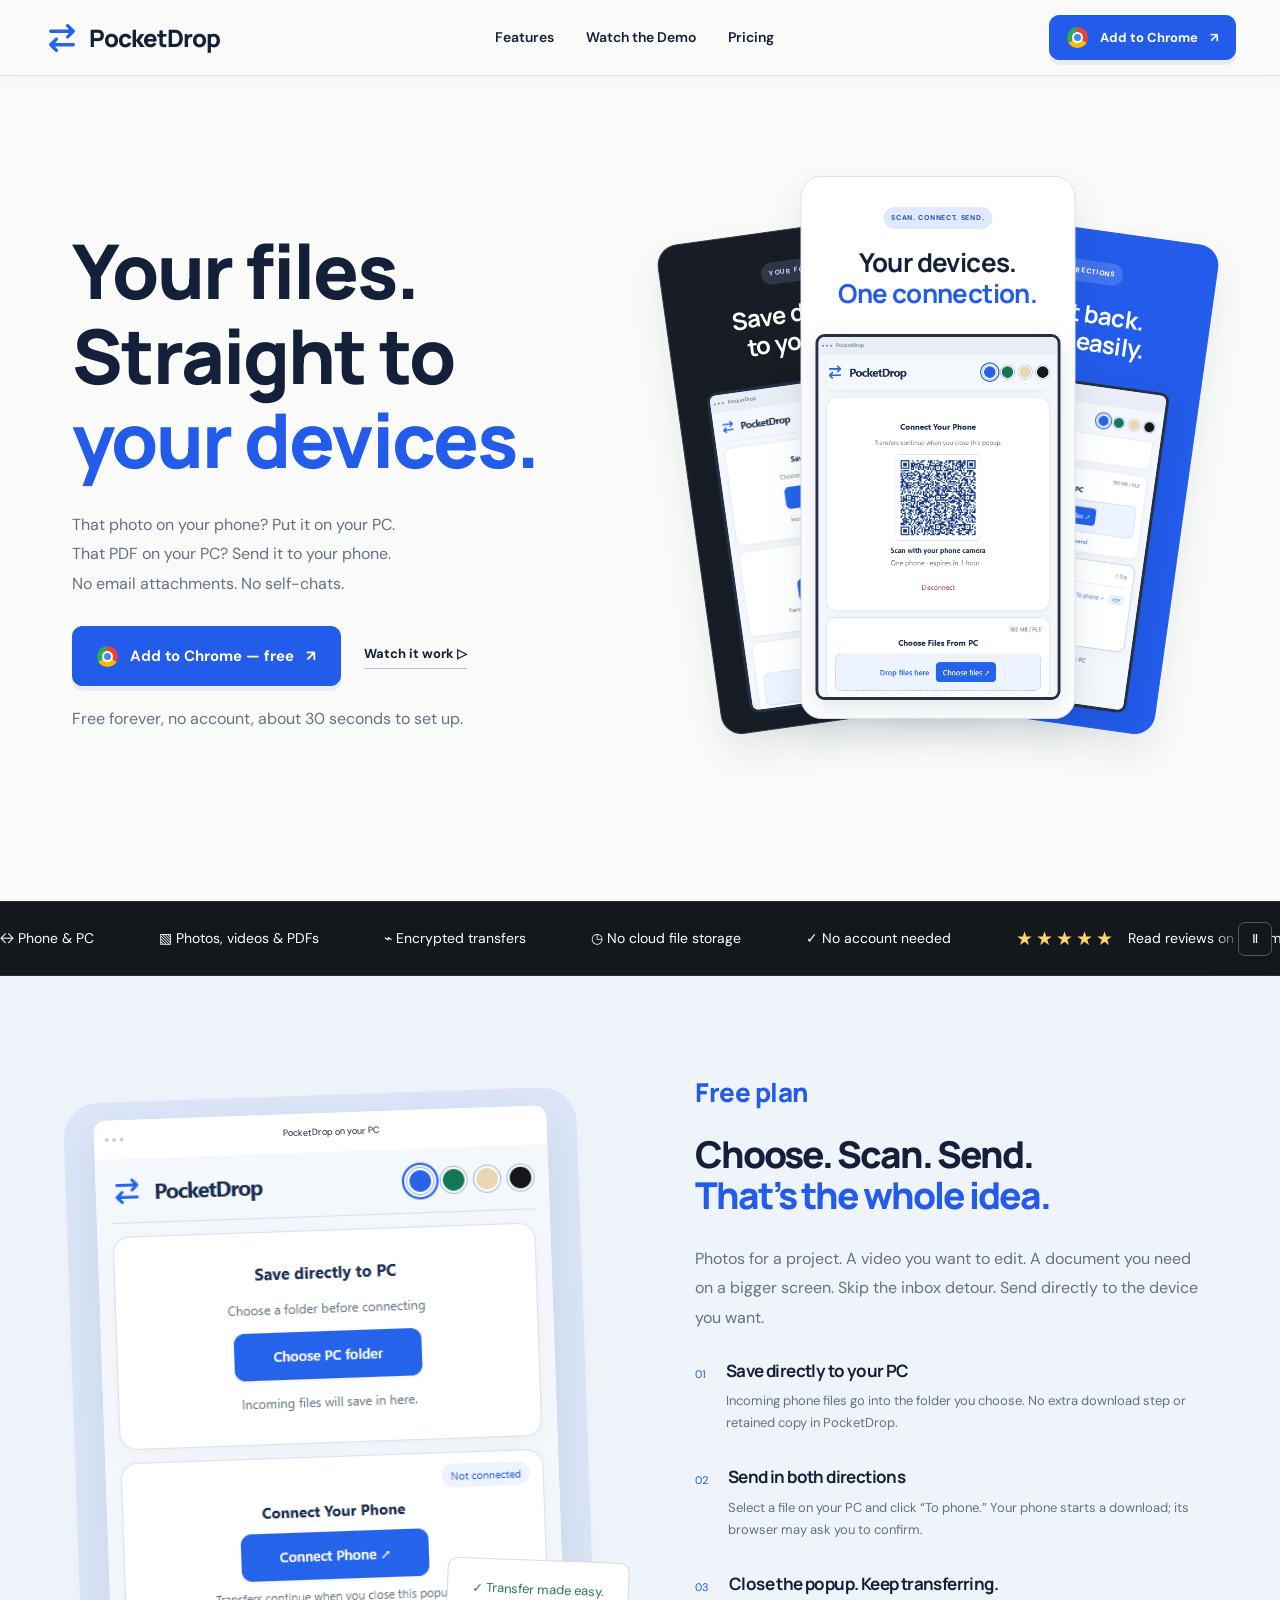
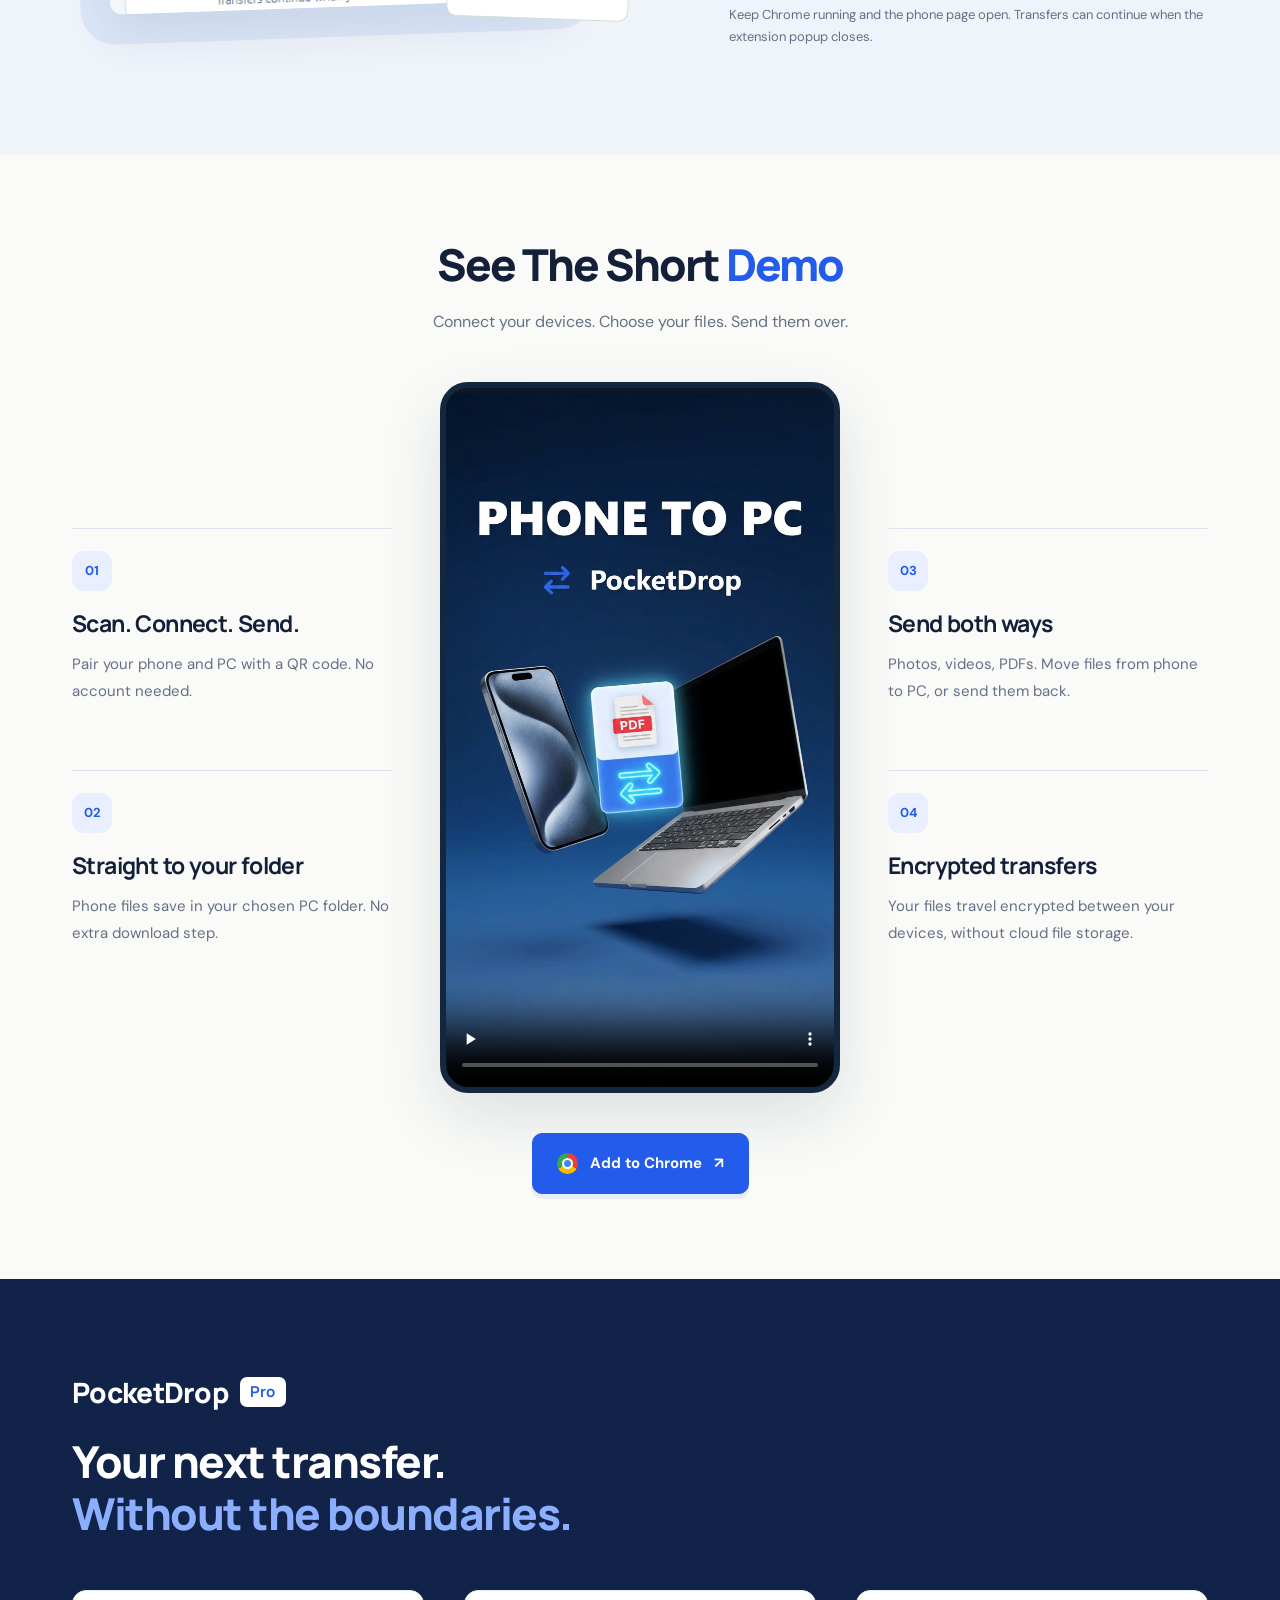
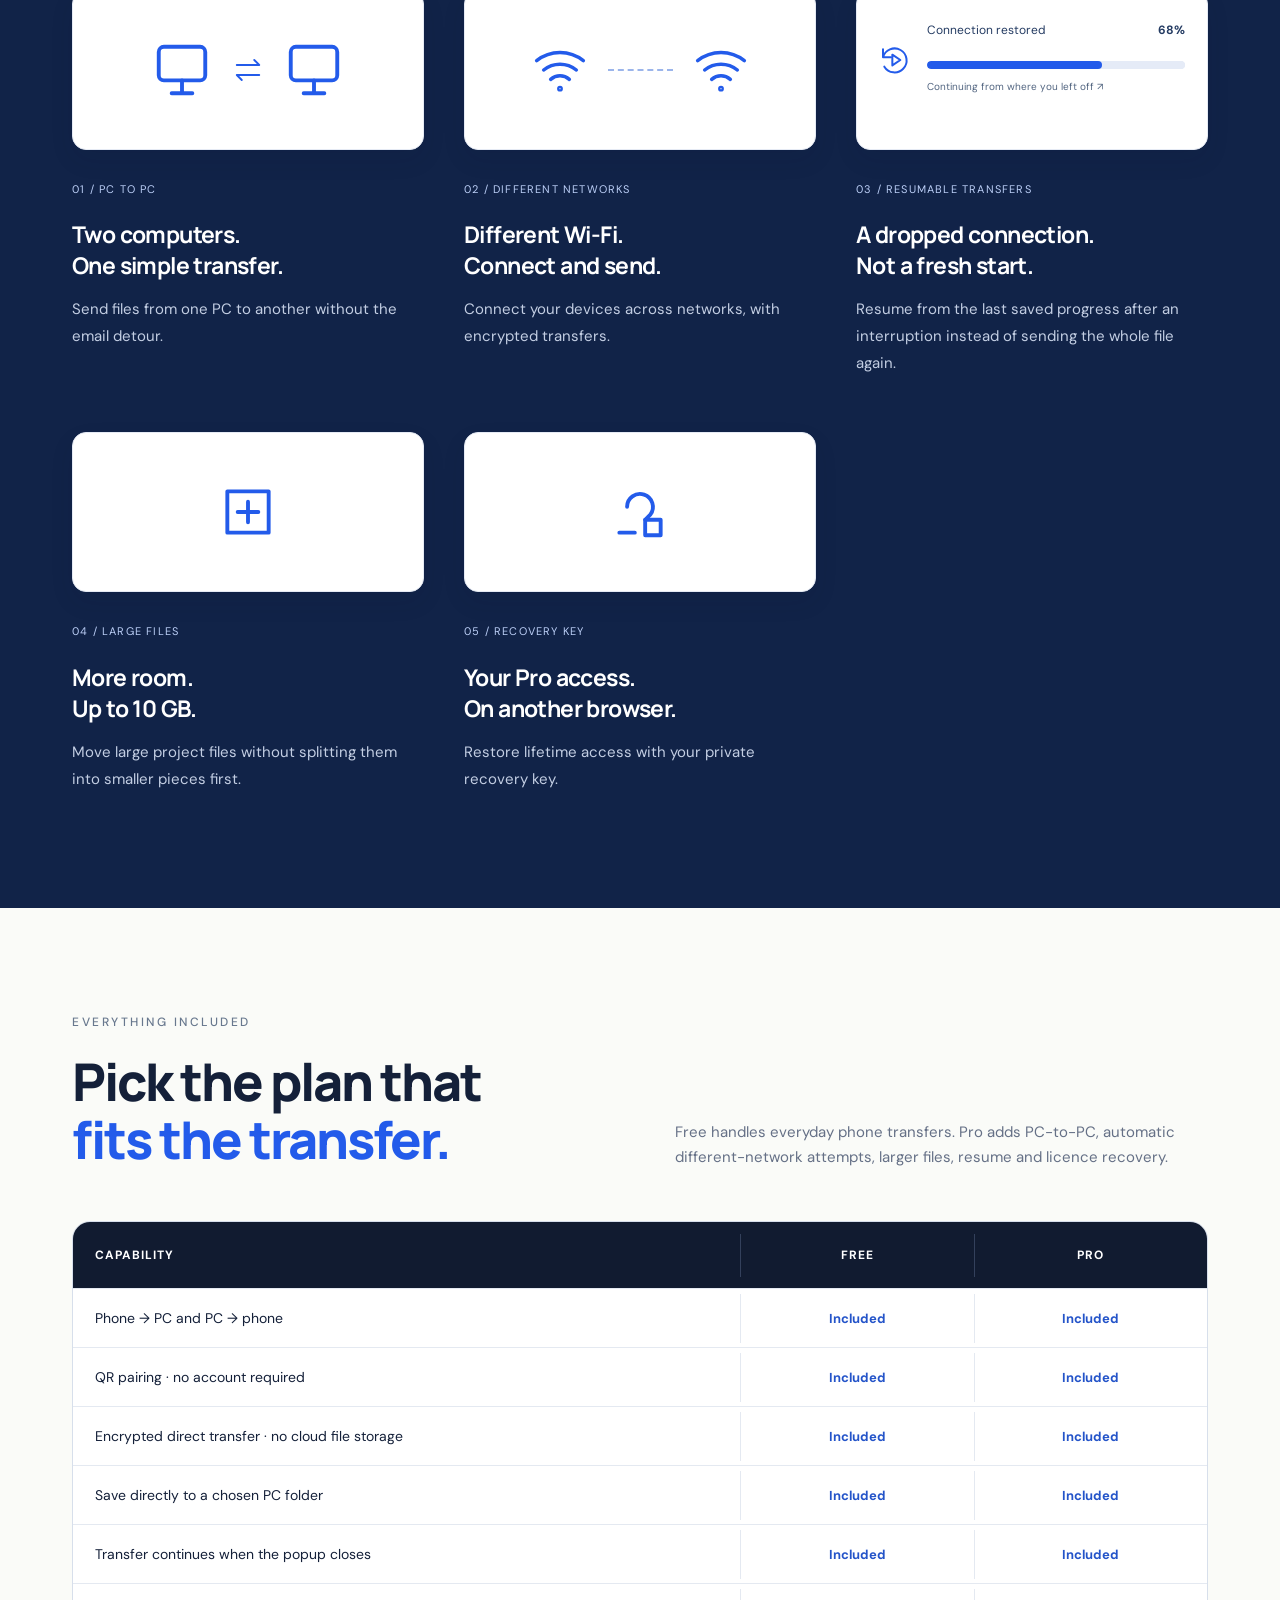
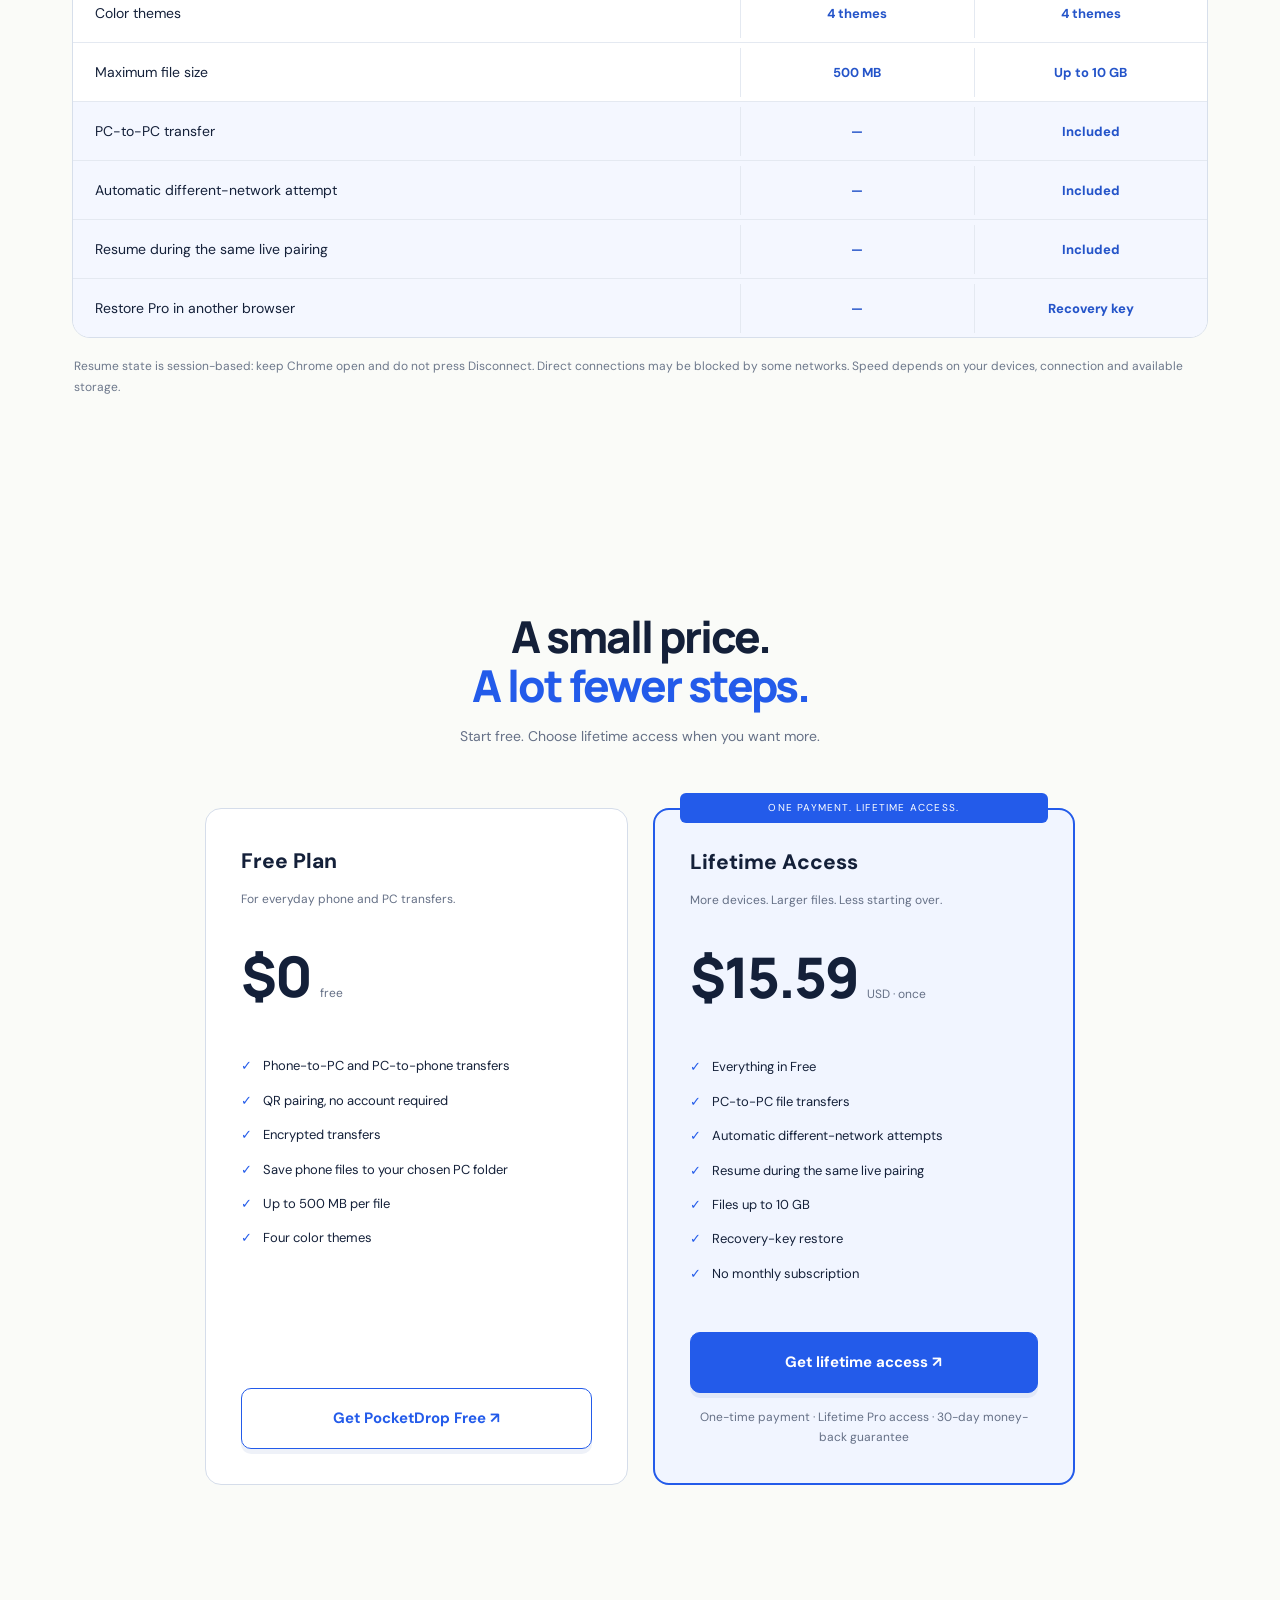
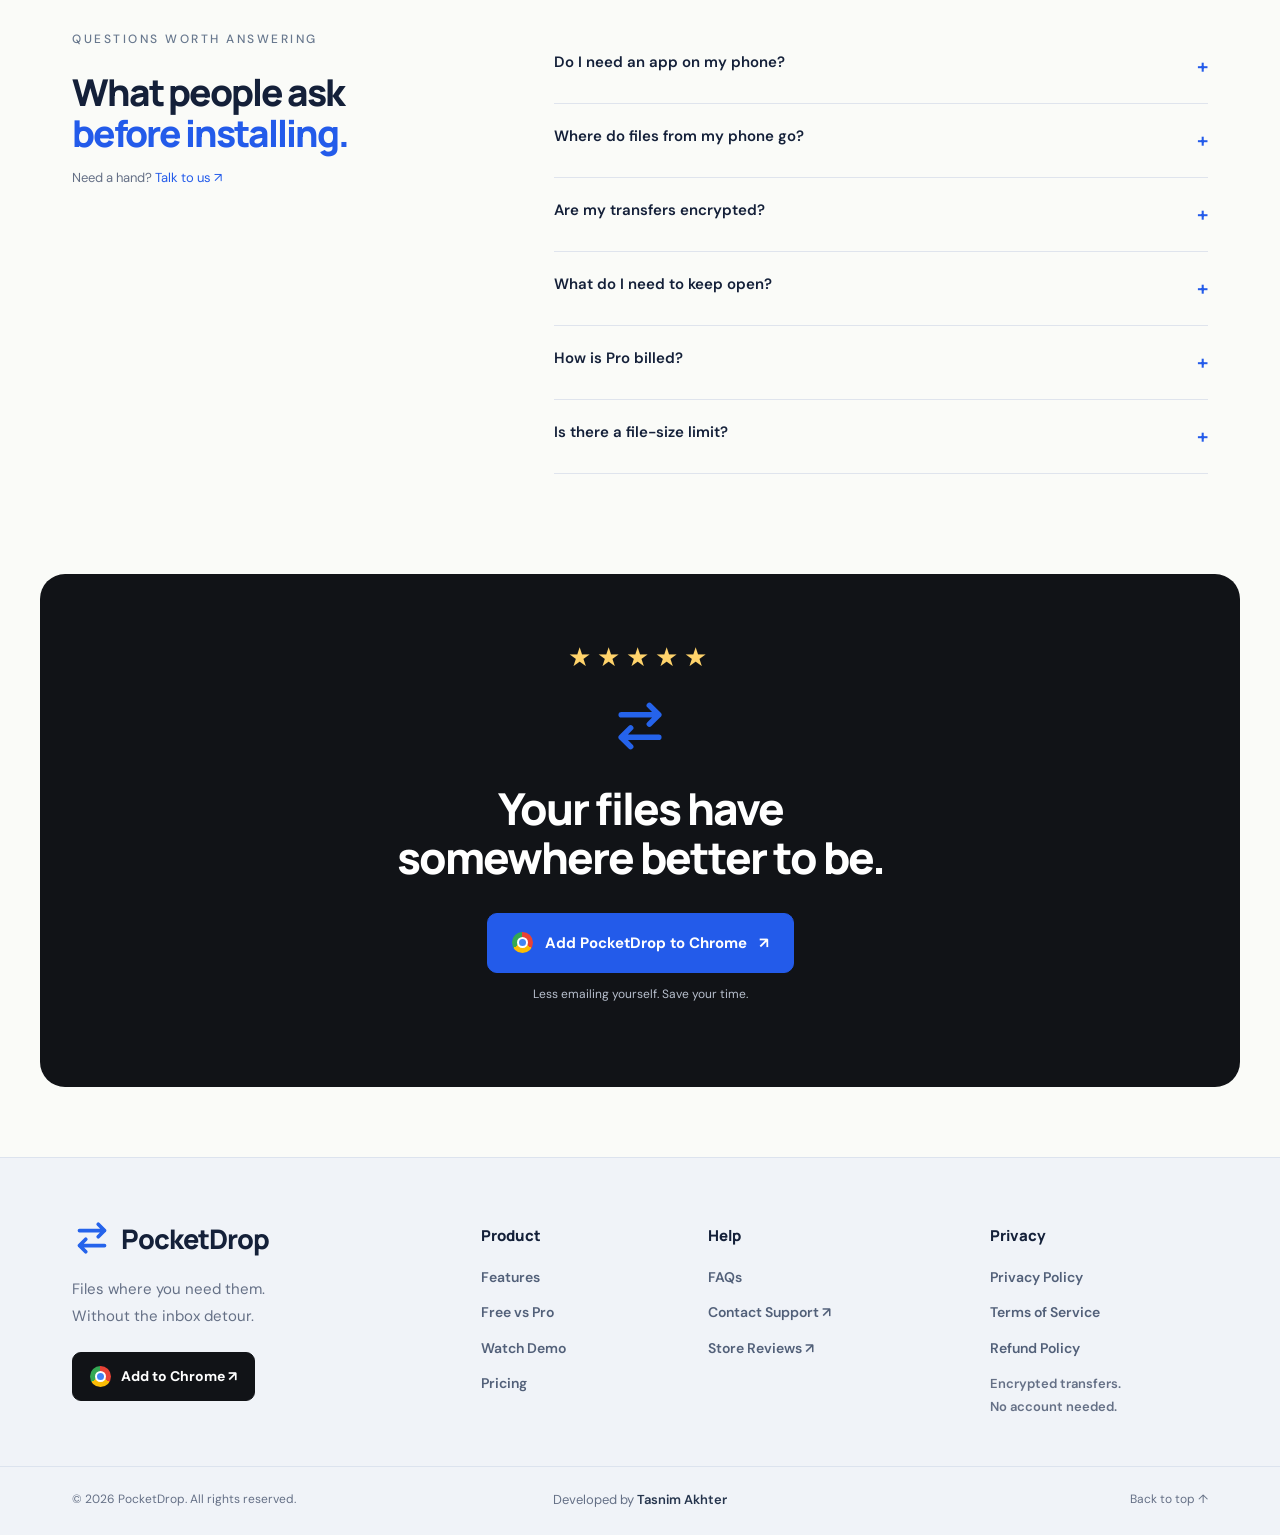
==== commit 2ded47d1: "Update Pro features and website comparison" ====
--- a/index.html
+++ b/index.html
@@ -1,16 +1,17 @@
 <!doctype html>
-<html lang="en"><head><meta charset="utf-8"><meta name="viewport" content="width=device-width, initial-scale=1"><title>PocketDrop — Your files. Straight to your devices.</title><meta name="description" content="Send photos, videos and documents between your phone and PC with PocketDrop. QR pairing, encrypted transfers, and files saved directly to your chosen PC folder."><meta name="theme-color" content="#235bea"><link rel="icon" href="assets/logo.svg" type="image/svg+xml"><link rel="stylesheet" href="style.css"></head>
+<html lang="en"><head><meta charset="utf-8"><meta name="viewport" content="width=device-width, initial-scale=1"><title>PocketDrop — Direct, encrypted file transfers</title><meta name="description" content="Send files directly between your phone and computers with PocketDrop. See every Free and Pro feature, pricing and secure Paddle checkout."><meta name="referrer" content="no-referrer"><meta name="theme-color" content="#235bea"><link rel="icon" href="assets/logo.svg" type="image/svg+xml"><link rel="stylesheet" href="style.css?v=20261106-simple"><link rel="stylesheet" href="license-checkout.css?v=20261106-arrow"></head>
 <body><a class="skip" href="#main">Skip to content</a>
-<header><a class="brand" href="#"><img src="assets/logo.svg" alt="">PocketDrop</a><nav aria-label="Main navigation"><a href="#how">How it works</a><a href="#demo">Watch the Demo</a><a href="#pricing">Pricing</a></nav><a class="button small" href="https://chromewebstore.google.com/detail/ancoaipejlinofhccakcealheckdgfdm"><span class="chrome" aria-hidden="true"></span> Add to Chrome <span aria-hidden="true">↗</span></a></header>
+<header><a class="brand" href="#"><img src="assets/logo.svg" alt="">PocketDrop</a><nav aria-label="Main navigation"><a href="#features">Features</a><a href="#demo">Watch the Demo</a><a href="#pricing">Pricing</a></nav><a class="button small" href="https://chromewebstore.google.com/detail/ancoaipejlinofhccakcealheckdgfdm"><span class="chrome" aria-hidden="true"></span> Add to Chrome <span aria-hidden="true">↗</span></a></header>
 <main id="main"><section class="hero wrap"><div class="hero-copy"><h1>Your files.<br>Straight to<br><em>your devices.</em></h1><p class="lead">That photo on your phone? Put it on your PC.<br>That PDF on your PC? Send it to your phone.<br>No email attachments. No self-chats.</p><div class="actions"><a class="button" href="https://chromewebstore.google.com/detail/ancoaipejlinofhccakcealheckdgfdm"><span class="chrome" aria-hidden="true"></span> Add to Chrome — free <span>↗</span></a><a class="text-link" href="#demo">Watch it work <span>▷</span></a></div><p class="setup-note">Free forever, no account, about 30 seconds to set up.</p></div>
 <div class="product-gallery" aria-label="PocketDrop extension screenshots"><article class="product-shot shot-left"><span>YOUR FOLDER</span><h3>Save directly<br>to your PC.</h3><div class="browser-frame"><div class="browser-chrome">● ● ● <b>PocketDrop</b></div><img src="assets/folder.png" alt="PocketDrop with Pictures selected as the destination folder"></div></article><article class="product-shot shot-right"><span>BOTH DIRECTIONS</span><h3>Send it back.<br>Just as easily.</h3><div class="browser-frame"><div class="browser-chrome">● ● ● <b>PocketDrop</b></div><img src="assets/to-phone.png" alt="PocketDrop file list with the To phone action"></div></article><article class="product-shot shot-center"><span>SCAN. CONNECT. SEND.</span><h3>Your devices.<br><em>One connection.</em></h3><div class="browser-frame"><div class="browser-chrome">● ● ● <b>PocketDrop</b></div><img src="assets/qr.png" alt="Real PocketDrop popup displaying the phone pairing QR code"></div></article></div></section>
 <div class="trust-strip scrolling-strip" aria-label="PocketDrop features and reviews"><div class="strip-track"><div class="strip-group"><span>↔ Phone & PC</span><span>▧ Photos, videos & PDFs</span><span>⌁ Encrypted transfers</span><span>◷ No cloud file storage</span><span>✓ No account needed</span><a href="https://chromewebstore.google.com/detail/ancoaipejlinofhccakcealheckdgfdm/reviews"><span class="review-stars" aria-hidden="true">★★★★★</span> Read reviews on Chrome Web Store ↗</a></div><div class="strip-group" aria-hidden="true"><span>↔ Phone & PC</span><span>▧ Photos, videos & PDFs</span><span>⌁ Encrypted transfers</span><span>◷ No cloud file storage</span><span>✓ No account needed</span><a tabindex="-1" href="https://chromewebstore.google.com/detail/ancoaipejlinofhccakcealheckdgfdm/reviews"><span class="review-stars" aria-hidden="true">★★★★★</span> Read reviews on Chrome Web Store ↗</a></div></div><button class="strip-toggle" type="button" aria-label="Pause scrolling features" aria-pressed="false">Ⅱ</button></div>
 
 <section class="feature-section" id="features"><span id="how"></span><div class="wrap feature-layout"><div class="screens"><div class="screen-card"><div class="screen-bar"><span>● ● ●</span> PocketDrop on your PC</div><img src="assets/folder.png" alt="PocketDrop popup with Pictures selected as the PC destination folder" loading="lazy"></div><div class="floating-caption">✓ Transfer made easy.</div></div><div class="feature-copy"><p class="eyebrow">Free plan</p><h2>Choose. Scan. Send.<br><em>That’s the whole idea.</em></h2><p class="lead">Photos for a project. A video you want to edit. A document you need on a bigger screen. Skip the inbox detour. Send directly to the device you want.</p><div class="feature-line"><span>01</span><div><h3>Save directly to your PC</h3><p>Incoming phone files go into the folder you choose. No extra download step or retained copy in PocketDrop.</p></div></div><div class="feature-line"><span>02</span><div><h3>Send in both directions</h3><p>Select a file on your PC and click “To phone.” Your phone starts a download; its browser may ask you to confirm.</p></div></div><div class="feature-line"><span>03</span><div><h3>Close the popup. Keep transferring.</h3><p>Keep Chrome running and the phone page open. Transfers can continue when the extension popup closes.</p></div></div></div></div></section>
 <section class="wrap demo demo-showcase" id="demo"><div class="demo-heading"><h2>See The Short <em>Demo</em></h2><p class="lead">Connect your devices. Choose your files. Send them over.</p></div><div class="demo-stage"><div class="demo-benefits"><article><span class="benefit-icon">01</span><h3>Scan. Connect. Send.</h3><p>Pair your phone and PC with a QR code. No account needed.</p></article><article><span class="benefit-icon">02</span><h3>Straight to your folder</h3><p>Phone files save in your chosen PC folder. No extra download step.</p></article></div><div class="demo-player"><video controls preload="none" poster="assets/video-cover.png" playsinline aria-label="PocketDrop product demonstration"><source src="assets/demo.mp4" type="video/mp4">Your browser does not support video playback.</video></div><div class="demo-benefits"><article><span class="benefit-icon">03</span><h3>Send both ways</h3><p>Photos, videos, PDFs. Move files from phone to PC, or send them back.</p></article><article><span class="benefit-icon">04</span><h3>Encrypted transfers</h3><p>Your files travel encrypted between your devices, without cloud file storage.</p></article></div></div><div class="demo-bottom"><a class="button" href="https://chromewebstore.google.com/detail/ancoaipejlinofhccakcealheckdgfdm"><span class="chrome" aria-hidden="true"></span> Add to Chrome <span aria-hidden="true">↗</span></a></div></section>
-<section class="pro-section"><div class="wrap"><p class="pro-label">PocketDrop <span>Pro</span></p><h2>Your next transfer.<br><em>Without the boundaries.</em></h2><div class="pro-grid"><article><div class="pro-picture computers"><svg class="ui-icon " viewBox="0 0 24 24" fill="none" stroke="currentColor" stroke-width="1.5" stroke-linecap="round" stroke-linejoin="round" aria-hidden="true"><rect x="3" y="3" width="18" height="13" rx="2"/><path d="M8 21h8M12 16v5"/></svg><svg class="ui-icon " viewBox="0 0 24 24" fill="none" stroke="currentColor" stroke-width="1.5" stroke-linecap="round" stroke-linejoin="round" aria-hidden="true"><path d="M3 8h18l-4-4M21 16H3l4 4"/></svg><svg class="ui-icon " viewBox="0 0 24 24" fill="none" stroke="currentColor" stroke-width="1.5" stroke-linecap="round" stroke-linejoin="round" aria-hidden="true"><rect x="3" y="3" width="18" height="13" rx="2"/><path d="M8 21h8M12 16v5"/></svg></div><span class="pill">01 / PC TO PC</span><h3>Two computers.<br>One simple transfer.</h3><p>Send files from one PC to another without the email detour.</p></article><article><div class="pro-picture network"><svg class="ui-icon " viewBox="0 0 24 24" fill="none" stroke="currentColor" stroke-width="1.5" stroke-linecap="round" stroke-linejoin="round" aria-hidden="true"><path d="M2 8a16 16 0 0 1 20 0M5 12a11 11 0 0 1 14 0M8 16a6 6 0 0 1 8 0"/><circle cx="12" cy="20" r=".5"/></svg><i></i><svg class="ui-icon " viewBox="0 0 24 24" fill="none" stroke="currentColor" stroke-width="1.5" stroke-linecap="round" stroke-linejoin="round" aria-hidden="true"><path d="M2 8a16 16 0 0 1 20 0M5 12a11 11 0 0 1 14 0M8 16a6 6 0 0 1 8 0"/><circle cx="12" cy="20" r=".5"/></svg></div><span class="pill">02 / DIFFERENT NETWORKS</span><h3>Different Wi-Fi.<br>Connect and send.</h3><p>Connect your devices across networks, with encrypted transfers.</p></article><article><div class="pro-picture resume"><svg class="ui-icon " viewBox="0 0 24 24" fill="none" stroke="currentColor" stroke-width="1.5" stroke-linecap="round" stroke-linejoin="round" aria-hidden="true"><path d="M3 10a9 9 0 1 1 1 7M3 4v6h6"/><path d="m10 8 6 4-6 4z"/></svg><div><span>Connection restored</span><b>68%</b></div><progress value="68" max="100">68%</progress><small>Continuing from where you left off ↗</small></div><span class="pill">03 / RESUMABLE TRANSFERS</span><h3>A dropped connection.<br>Not a fresh start.</h3><p>Resume from the last saved progress after an interruption instead of sending the whole file again.</p></article></div></div></section>
-<section class="wrap pricing" id="pricing"><div class="center"><h2>A small price.<br><em>A lot fewer steps.</em></h2><p>Start free. Choose lifetime access when you want more.</p></div><div class="price-grid"><article class="price-card"><span class="plan">Free Plan</span><p>For your everyday phone-to-PC moments.</p><div class="price">$0 <span>free</span></div><ul><li>Phone-to-PC and PC-to-phone transfers</li><li>QR pairing, no account required</li><li>Encrypted transfers</li><li>Save phone files to your chosen PC folder</li><li>Up to 500 MB per file</li><li>Four color themes</li></ul><a class="button outline" href="https://chromewebstore.google.com/detail/ancoaipejlinofhccakcealheckdgfdm">Get PocketDrop Free ↗</a></article><article class="price-card featured"><div class="lifetime">ONE PAYMENT. LIFETIME ACCESS.</div><span class="plan">Lifetime Access</span><p>More ways to connect. Less starting over.</p><div class="price">$15.59 <span>USD · once</span></div><ul><li>Everything in Free</li><li>PC-to-PC file transfers</li><li>Transfers across different networks</li><li>Resume interrupted transfers</li><li>No monthly subscription</li></ul><button class="button" id="pro-button" type="button">Get lifetime access ↗</button><p class="micro">One-time payment · Lifetime Pro access</p></article></div></section>
+<section class="pro-section"><div class="wrap"><p class="pro-label">PocketDrop <span>Pro</span></p><h2>Your next transfer.<br><em>Without the boundaries.</em></h2><div class="pro-grid"><article><div class="pro-picture computers"><svg class="ui-icon " viewBox="0 0 24 24" fill="none" stroke="currentColor" stroke-width="1.5" stroke-linecap="round" stroke-linejoin="round" aria-hidden="true"><rect x="3" y="3" width="18" height="13" rx="2"/><path d="M8 21h8M12 16v5"/></svg><svg class="ui-icon " viewBox="0 0 24 24" fill="none" stroke="currentColor" stroke-width="1.5" stroke-linecap="round" stroke-linejoin="round" aria-hidden="true"><path d="M3 8h18l-4-4M21 16H3l4 4"/></svg><svg class="ui-icon " viewBox="0 0 24 24" fill="none" stroke="currentColor" stroke-width="1.5" stroke-linecap="round" stroke-linejoin="round" aria-hidden="true"><rect x="3" y="3" width="18" height="13" rx="2"/><path d="M8 21h8M12 16v5"/></svg></div><span class="pill">01 / PC TO PC</span><h3>Two computers.<br>One simple transfer.</h3><p>Send files from one PC to another without the email detour.</p></article><article><div class="pro-picture network"><svg class="ui-icon " viewBox="0 0 24 24" fill="none" stroke="currentColor" stroke-width="1.5" stroke-linecap="round" stroke-linejoin="round" aria-hidden="true"><path d="M2 8a16 16 0 0 1 20 0M5 12a11 11 0 0 1 14 0M8 16a6 6 0 0 1 8 0"/><circle cx="12" cy="20" r=".5"/></svg><i></i><svg class="ui-icon " viewBox="0 0 24 24" fill="none" stroke="currentColor" stroke-width="1.5" stroke-linecap="round" stroke-linejoin="round" aria-hidden="true"><path d="M2 8a16 16 0 0 1 20 0M5 12a11 11 0 0 1 14 0M8 16a6 6 0 0 1 8 0"/><circle cx="12" cy="20" r=".5"/></svg></div><span class="pill">02 / DIFFERENT NETWORKS</span><h3>Different Wi-Fi.<br>Connect and send.</h3><p>Connect your devices across networks, with encrypted transfers.</p></article><article><div class="pro-picture resume"><svg class="ui-icon " viewBox="0 0 24 24" fill="none" stroke="currentColor" stroke-width="1.5" stroke-linecap="round" stroke-linejoin="round" aria-hidden="true"><path d="M3 10a9 9 0 1 1 1 7M3 4v6h6"/><path d="m10 8 6 4-6 4z"/></svg><div><span>Connection restored</span><b>68%</b></div><progress value="68" max="100">68%</progress><small>Continuing from where you left off ↗</small></div><span class="pill">03 / RESUMABLE TRANSFERS</span><h3>A dropped connection.<br>Not a fresh start.</h3><p>Resume from the last saved progress after an interruption instead of sending the whole file again.</p></article><article><div class="pro-picture computers"><svg class="ui-icon " viewBox="0 0 24 24" fill="none" stroke="currentColor" stroke-width="1.5" stroke-linecap="round" stroke-linejoin="round" aria-hidden="true"><path d="M4 4h16v16H4z"/><path d="M8 12h8M12 8v8"/></svg></div><span class="pill">04 / LARGE FILES</span><h3>More room.<br>Up to 10 GB.</h3><p>Move large project files without splitting them into smaller pieces first.</p></article><article><div class="pro-picture computers"><svg class="ui-icon " viewBox="0 0 24 24" fill="none" stroke="currentColor" stroke-width="1.5" stroke-linecap="round" stroke-linejoin="round" aria-hidden="true"><path d="M7 10a5 5 0 1 1 9 3l-2 2"/><path d="M14 15h6v6h-6zM4 20h6"/></svg></div><span class="pill">05 / RECOVERY KEY</span><h3>Your Pro access.<br>On another browser.</h3><p>Restore lifetime access with your private recovery key.</p></article></div></div></section>
+<section class="wrap capabilities" id="capabilities"><div class="capabilities-heading"><div><p class="eyebrow">Everything included</p><h2>Pick the plan that<br><em>fits the transfer.</em></h2></div><p>Free handles everyday phone transfers. Pro adds PC-to-PC, automatic different-network attempts, larger files, resume and licence recovery.</p></div><div class="capability-table" role="table" aria-label="PocketDrop Free and Pro feature comparison"><div class="capability-row capability-head" role="row"><span role="columnheader">Capability</span><strong role="columnheader">Free</strong><strong role="columnheader">Pro</strong></div><div class="capability-row" role="row"><span role="cell">Phone → PC and PC → phone</span><b role="cell">Included</b><b role="cell">Included</b></div><div class="capability-row" role="row"><span role="cell">QR pairing · no account required</span><b role="cell">Included</b><b role="cell">Included</b></div><div class="capability-row" role="row"><span role="cell">Encrypted direct transfer · no cloud file storage</span><b role="cell">Included</b><b role="cell">Included</b></div><div class="capability-row" role="row"><span role="cell">Save directly to a chosen PC folder</span><b role="cell">Included</b><b role="cell">Included</b></div><div class="capability-row" role="row"><span role="cell">Transfer continues when the popup closes</span><b role="cell">Included</b><b role="cell">Included</b></div><div class="capability-row" role="row"><span role="cell">Color themes</span><b role="cell">4 themes</b><b role="cell">4 themes</b></div><div class="capability-row" role="row"><span role="cell">Maximum file size</span><b role="cell">500 MB</b><b role="cell">Up to 10 GB</b></div><div class="capability-row pro-only" role="row"><span role="cell">PC-to-PC transfer</span><b role="cell">—</b><b role="cell">Included</b></div><div class="capability-row pro-only" role="row"><span role="cell">Automatic different-network attempt</span><b role="cell">—</b><b role="cell">Included</b></div><div class="capability-row pro-only" role="row"><span role="cell">Resume during the same live pairing</span><b role="cell">—</b><b role="cell">Included</b></div><div class="capability-row pro-only" role="row"><span role="cell">Restore Pro in another browser</span><b role="cell">—</b><b role="cell">Recovery key</b></div></div><p class="capability-footnote">Resume state is session-based: keep Chrome open and do not press Disconnect. Direct connections may be blocked by some networks. Speed depends on your devices, connection and available storage.</p></section>
+<section class="wrap pricing" id="pricing"><div class="center"><h2>A small price.<br><em>A lot fewer steps.</em></h2><p>Start free. Choose lifetime access when you want more.</p></div><div class="price-grid"><article class="price-card"><span class="plan">Free Plan</span><p>For everyday phone and PC transfers.</p><div class="price">$0 <span>free</span></div><ul><li>Phone-to-PC and PC-to-phone transfers</li><li>QR pairing, no account required</li><li>Encrypted transfers</li><li>Save phone files to your chosen PC folder</li><li>Up to 500 MB per file</li><li>Four color themes</li></ul><a class="button outline" href="https://chromewebstore.google.com/detail/ancoaipejlinofhccakcealheckdgfdm">Get PocketDrop Free ↗</a></article><article class="price-card featured"><div class="lifetime">ONE PAYMENT. LIFETIME ACCESS.</div><span class="plan">Lifetime Access</span><p>More devices. Larger files. Less starting over.</p><div class="price">$15.59 <span>USD · once</span></div><ul><li>Everything in Free</li><li>PC-to-PC file transfers</li><li>Automatic different-network attempts</li><li>Resume during the same live pairing</li><li>Files up to 10 GB</li><li>Recovery-key restore</li><li>No monthly subscription</li></ul><button class="button" id="pro-button" type="button">Get lifetime access ↗</button><p class="micro">One-time payment · Lifetime Pro access · 30-day money-back guarantee</p></article></div></section>
 <section class="wrap faq" id="faq"><div><p class="eyebrow">Questions Worth Answering</p><h2>What people ask<br><em>before installing.</em></h2><p>Need a hand? <a href="mailto:tasnim454247734@gmail.com">Talk to us ↗</a></p></div><div><details><summary>Do I need an app on my phone?</summary><p>No separate mobile app is needed. Scan the pairing QR code and use the phone webpage in your browser.</p></details><details><summary>Where do files from my phone go?</summary><p>They save directly in the PC folder you select and grant access to. Open that folder in File Explorer to find them.</p></details><details><summary>Are my transfers encrypted?</summary><p>Transfers use encryption. The free transfer flow uses a connection service for pairing; it does not upload your files to cloud storage. See the privacy policy for connection and local-storage details.</p></details><details><summary>What do I need to keep open?</summary><p>Keep Chrome running on your computer and the transfer webpage open on your phone. You can close the extension popup. Pairing needs internet, and some restricted networks can prevent a connection.</p></details><details><summary>How is Pro billed?</summary><p>The displayed Pro plan is a single $15.59 USD payment for lifetime Pro access, with no monthly subscription.</p></details><details><summary>Is there a file-size limit?</summary><p>The current free extension supports files up to 500 MB. Transfer time depends on your devices, file size, and network connection.</p></details></div></section>
 <section class="final-cta wrap"><div class="cta-stars" aria-hidden="true">★★★★★</div><img src="assets/logo.svg" alt="" width="60" height="60"><h2>Your files have<br>somewhere better to be.</h2><a class="button" href="https://chromewebstore.google.com/detail/ancoaipejlinofhccakcealheckdgfdm"><span class="chrome" aria-hidden="true"></span> Add PocketDrop to Chrome <span aria-hidden="true">↗</span></a><p>Less emailing yourself. Save your time.</p></section></main>
-<footer class="site-footer"><div class="wrap footer-main"><div class="footer-brand"><a class="brand" href="#"><img src="assets/logo.svg" alt="">PocketDrop</a><p>Files where you need them.<br>Without the inbox detour.</p><a class="footer-install" href="https://chromewebstore.google.com/detail/ancoaipejlinofhccakcealheckdgfdm"><span class="chrome" aria-hidden="true"></span> Add to Chrome ↗</a></div><nav class="footer-column" aria-label="Product links"><h3>Product</h3><a href="#features">Features</a><a href="#demo">Watch Demo</a><a href="#pricing">Pricing</a></nav><nav class="footer-column" aria-label="Help links"><h3>Help</h3><a href="#faq">FAQs</a><a href="mailto:tasnim454247734@gmail.com">Contact Support ↗</a><a href="https://chromewebstore.google.com/detail/ancoaipejlinofhccakcealheckdgfdm/reviews">Store Reviews ↗</a></nav><nav class="footer-column" aria-label="Privacy links"><h3>Privacy</h3><a href="privacy.html">Privacy Policy</a><a href="terms.html">Terms of Service</a><a href="refund.html">Refund Policy</a><p>Encrypted transfers.<br>No account needed.</p></nav></div><div class="wrap footer-bottom"><span>© 2026 PocketDrop. All rights reserved.</span><span class="developer-credit">Developed by <strong>Tasnim Akhter</strong></span><a href="#">Back to top ↑</a></div></footer>
-<dialog id="pro-dialog" aria-labelledby="checkout-title" aria-describedby="checkout-description"><button class="close" aria-label="Close checkout" type="button">×</button><img src="assets/logo.svg" width="48" height="48" alt=""><p class="checkout-step">STEP 1 OF 2 · YOUR EMAIL</p><h2 id="checkout-title">Get PocketDrop Pro</h2><p class="dialog-price">$15.59 <small>One payment. Lifetime access.</small></p><p id="checkout-description">Where should we send your receipt?</p><form id="checkout-form" method="dialog"><label for="receipt-email">Email address</label><input id="receipt-email" type="email" autocomplete="email" inputmode="email" maxlength="254" placeholder="you@example.com" required aria-describedby="email-help"><p id="email-help">Gmail or any email you use. Your receipt will go here after payment.</p><button class="button" id="checkout-continue" type="submit">Continue to card payment ↗</button><p id="checkout-message" role="status" aria-live="polite" hidden></p></form><p class="checkout-privacy">Credit or debit card only. Card details are handled by the secure payment provider, never by PocketDrop.</p><p class="checkout-preview">Local preview · Payments are not enabled.</p></dialog><script src="checkout-config.js"></script><script src="site.js"></script></body></html>
+<footer class="site-footer"><div class="wrap footer-main"><div class="footer-brand"><a class="brand" href="#"><img src="assets/logo.svg" alt="">PocketDrop</a><p>Files where you need them.<br>Without the inbox detour.</p><a class="footer-install" href="https://chromewebstore.google.com/detail/ancoaipejlinofhccakcealheckdgfdm"><span class="chrome" aria-hidden="true"></span> Add to Chrome ↗</a></div><nav class="footer-column" aria-label="Product links"><h3>Product</h3><a href="#features">Features</a><a href="#capabilities">Free vs Pro</a><a href="#demo">Watch Demo</a><a href="#pricing">Pricing</a></nav><nav class="footer-column" aria-label="Help links"><h3>Help</h3><a href="#faq">FAQs</a><a href="mailto:tasnim454247734@gmail.com">Contact Support ↗</a><a href="https://chromewebstore.google.com/detail/ancoaipejlinofhccakcealheckdgfdm/reviews">Store Reviews ↗</a></nav><nav class="footer-column" aria-label="Privacy links"><h3>Privacy</h3><a href="privacy.html">Privacy Policy</a><a href="terms.html">Terms of Service</a><a href="refund.html">Refund Policy</a><p>Encrypted transfers.<br>No account needed.</p></nav></div><div class="wrap footer-bottom"><span>© 2026 PocketDrop. All rights reserved.</span><span class="developer-credit">Developed by <strong>Tasnim Akhter</strong></span><a href="#">Back to top ↑</a></div></footer>
+<dialog id="pro-dialog" aria-labelledby="checkout-title" aria-describedby="checkout-description"><button class="close" aria-label="Close checkout" type="button">×</button><img src="assets/logo.svg" width="48" height="48" alt=""><p class="checkout-step">STEP 1 OF 2 · YOUR EMAIL</p><h2 id="checkout-title">Get PocketDrop Pro</h2><p class="dialog-price">$15.59 <small>One payment. Lifetime access.</small></p><p id="checkout-description">Where should we send your receipt?</p><form id="checkout-form" method="dialog"><label for="receipt-email">Email address</label><input id="receipt-email" type="email" autocomplete="email" inputmode="email" maxlength="254" placeholder="you@example.com" required aria-describedby="email-help"><p id="email-help">Gmail or any email you use. Your receipt will go here after payment.</p><button class="button" id="checkout-continue" type="submit">Continue to card payment ↗</button><p id="checkout-message" role="status" aria-live="polite" hidden></p></form><p class="checkout-privacy">Credit or debit card only. Card details are handled by the secure payment provider, never by PocketDrop.</p><p class="checkout-preview">Local preview · Payments are not enabled.</p></dialog><script src="checkout-config.js?v=live-20261106"></script><script src="license-checkout.js"></script><script src="site.js?v=live-20261106"></script></body></html>
--- a/style.css
+++ b/style.css
@@ -159,3 +159,10 @@
 #pro-dialog .checkout-privacy,#pro-dialog .checkout-preview{font-size:11px;line-height:1.6;text-align:center;margin:16px 0 0}
 #pro-dialog .checkout-preview{font-weight:600;color:#52627a}
 @media(max-width:480px){#pro-dialog{padding:28px 22px}#pro-dialog h2{font-size:27px}}
+
+/* Free and Pro capability comparison. */
+.capabilities-heading{display:grid;grid-template-columns:1fr 1fr;gap:70px;align-items:end;margin-bottom:52px}
+.capabilities-heading .eyebrow{font:500 12px/1.5 'DM Sans',sans-serif;letter-spacing:2.5px;text-transform:uppercase;color:#68788e;margin-bottom:22px}
+.capabilities-heading h2{font-size:clamp(36px,4.2vw,52px)}
+.capabilities{padding-top:105px;padding-bottom:105px}.capabilities-heading>p{font-size:15px;color:#657086;max-width:500px;margin:0}.capability-table{border:1px solid #d7dfeb;border-radius:18px;overflow:hidden;background:#fff}.capability-row{display:grid;grid-template-columns:minmax(0,2fr) minmax(110px,.7fr) minmax(110px,.7fr);align-items:center;min-height:59px;border-top:1px solid #e4e9f1}.capability-row:first-child{border-top:0}.capability-row>*{padding:14px 22px}.capability-row>span{font-size:14px}.capability-row>b,.capability-row>strong{border-left:1px solid #e4e9f1;font-size:13px;text-align:center;color:#2454c9}.capability-head{background:#111b30;color:#fff;min-height:66px}.capability-head>span,.capability-head>strong{font:700 12px/1.3 'DM Sans',sans-serif;letter-spacing:1px;text-transform:uppercase;color:#fff}.capability-head>strong{border-color:#33405b}.capability-row.pro-only{background:#f4f7ff}.capability-row.pro-only>b:last-child{font-weight:800}.capability-footnote{font-size:12px;line-height:1.7;color:#6d788b;margin:18px 2px 0}
+@media(max-width:760px){.capabilities{padding-top:68px;padding-bottom:68px}.capabilities-heading{grid-template-columns:1fr;gap:24px;margin-bottom:34px}.capability-row{grid-template-columns:minmax(0,1.5fr) minmax(70px,.55fr) minmax(70px,.55fr)}.capability-row>*{padding:12px 10px}.capability-row>span{font-size:12px}.capability-row>b,.capability-row>strong{font-size:11px}.capability-head>span,.capability-head>strong{font-size:9px}}
--- a/license-checkout.css
+++ b/license-checkout.css
@@ -0,0 +1,30 @@
+.pd-activation[hidden],.pd-activation [hidden]{display:none!important}
+.pd-activation{padding-block:32px 64px;scroll-margin-top:100px}
+.pd-activation-card{max-width:680px;margin:auto;padding:36px;border:1px solid #dce4f1;border-radius:24px;background:#fff;box-shadow:0 12px 40px #14233d08;text-align:center;color:#17243b}
+.pd-activation-icon{display:grid;place-items:center;width:52px;height:52px;border-radius:50%;margin:0 auto 18px;background:#edf2ff;color:#235bea}
+.pd-activation-icon svg{width:26px;height:26px;visibility:hidden}
+.pd-activation[data-state=active] .pd-activation-icon{background:#eaf8ef;color:#20844d}
+.pd-activation[data-state=active] .pd-activation-icon svg{visibility:visible}
+.pd-activation-label{margin:0 0 10px;font-size:11px;font-weight:700;letter-spacing:.14em;color:#235bea}
+.pd-activation h2{margin:0;font-size:clamp(28px,4vw,36px);line-height:1.2;letter-spacing:-.035em}
+.pd-activation-status{margin:12px auto 24px;max-width:460px;font-size:16px;line-height:1.6;color:#56657b}
+.pd-recovery{text-align:left;border:1px solid #e1e7f1;border-radius:16px;background:#f7f9fd;padding:20px}
+.pd-recovery-heading{display:flex;justify-content:space-between;align-items:center;gap:12px;margin-bottom:12px}
+.pd-recovery-heading label{font-size:14px;font-weight:650}
+.pd-recovery-heading span{font-size:12px;color:#63728a}
+.pd-recovery-controls{display:flex;align-items:center;gap:6px;padding:6px;border:1px solid #d4ddec;border-radius:12px;background:white}
+.pd-recovery-controls input{width:0;min-width:0;flex:1;border:0;background:transparent;box-shadow:none;padding:10px 8px;font:13px/1.4 ui-monospace,Consolas,monospace;color:#24344e}
+.pd-recovery-controls button{flex-shrink:0;cursor:pointer;font-family:inherit;font-size:13px;font-weight:600;line-height:1.4;border:0;border-radius:8px;padding:11px 13px;min-height:40px}
+.pd-key-toggle{background:transparent;color:#56657b}
+.pd-key-copy{background:#235bea;color:white;white-space:nowrap}
+.pd-key-copy:hover{background:#174bcf}.pd-key-toggle:hover{background:#edf2ff;color:#235bea}
+.pd-activation :focus-visible{outline:2px solid #235bea;outline-offset:3px}
+.pd-key-feedback{font-size:12px;line-height:1.5;color:#286144;margin:8px 0 0}.pd-key-feedback:empty{display:none}
+.pd-recovery details{border:0;margin:16px 0 0;padding:0}
+.pd-recovery summary{font-size:13px;font-weight:600;line-height:1.5;cursor:pointer;color:#235bea;padding:0;display:inline-flex;align-items:center;justify-content:flex-start;gap:9px;list-style:none}
+.pd-recovery summary::-webkit-details-marker{display:none}
+.pd-recovery summary::after{content:"";display:block;width:7px;height:7px;border-right:2px solid currentColor;border-bottom:2px solid currentColor;transform:rotate(45deg);margin-top:-4px;transition:transform .18s}
+.pd-recovery details[open] summary::after{content:"";transform:rotate(225deg);margin-top:4px}
+.pd-recovery details p{font-size:13px;line-height:1.7;color:#56657b;margin:10px 0 0}
+.pd-activation-note{font-size:13px;color:#6b7890;margin:20px 0 0}
+@media(max-width:520px){.pd-activation-card{padding:26px 18px;border-radius:20px}.pd-recovery{padding:14px}.pd-recovery-heading{align-items:flex-start}.pd-recovery-controls{flex-wrap:wrap}.pd-recovery-controls input{min-width:100px}.pd-key-copy{width:100%}.pd-activation{padding-block:24px 40px}}
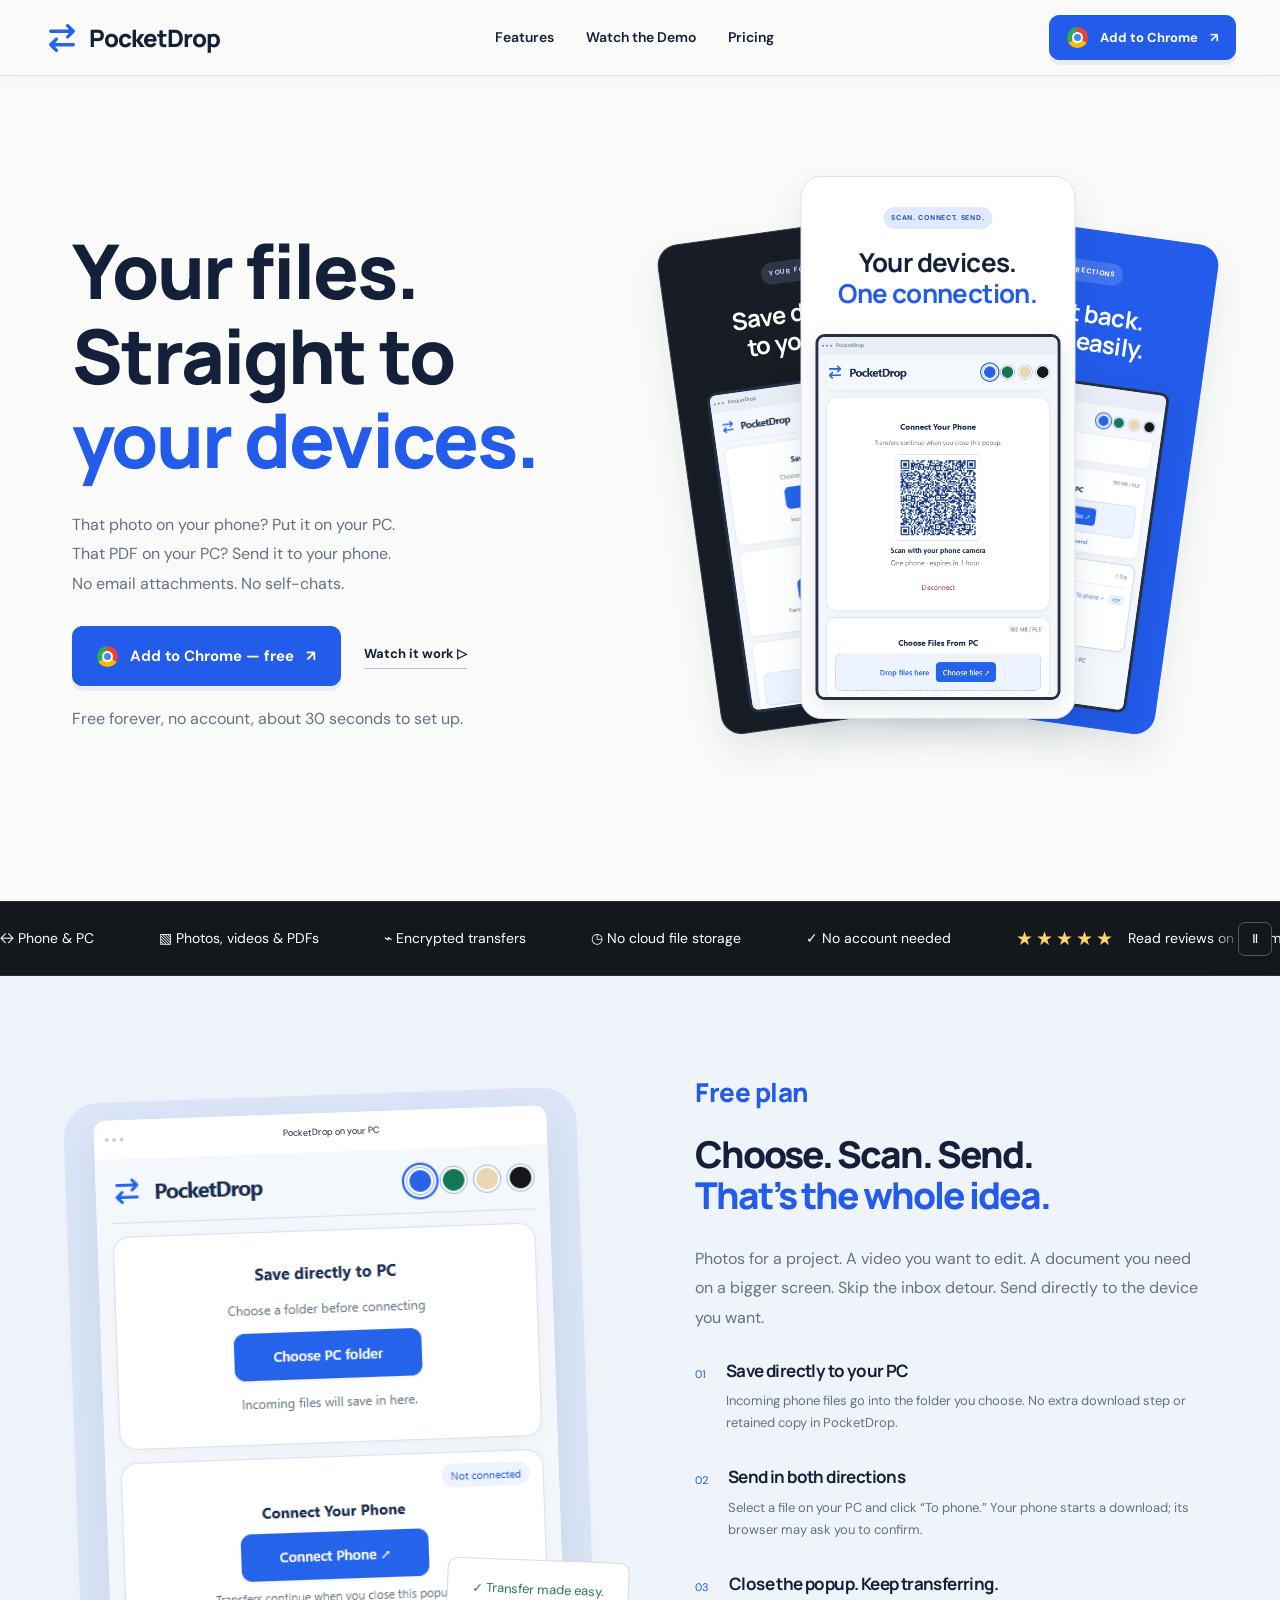
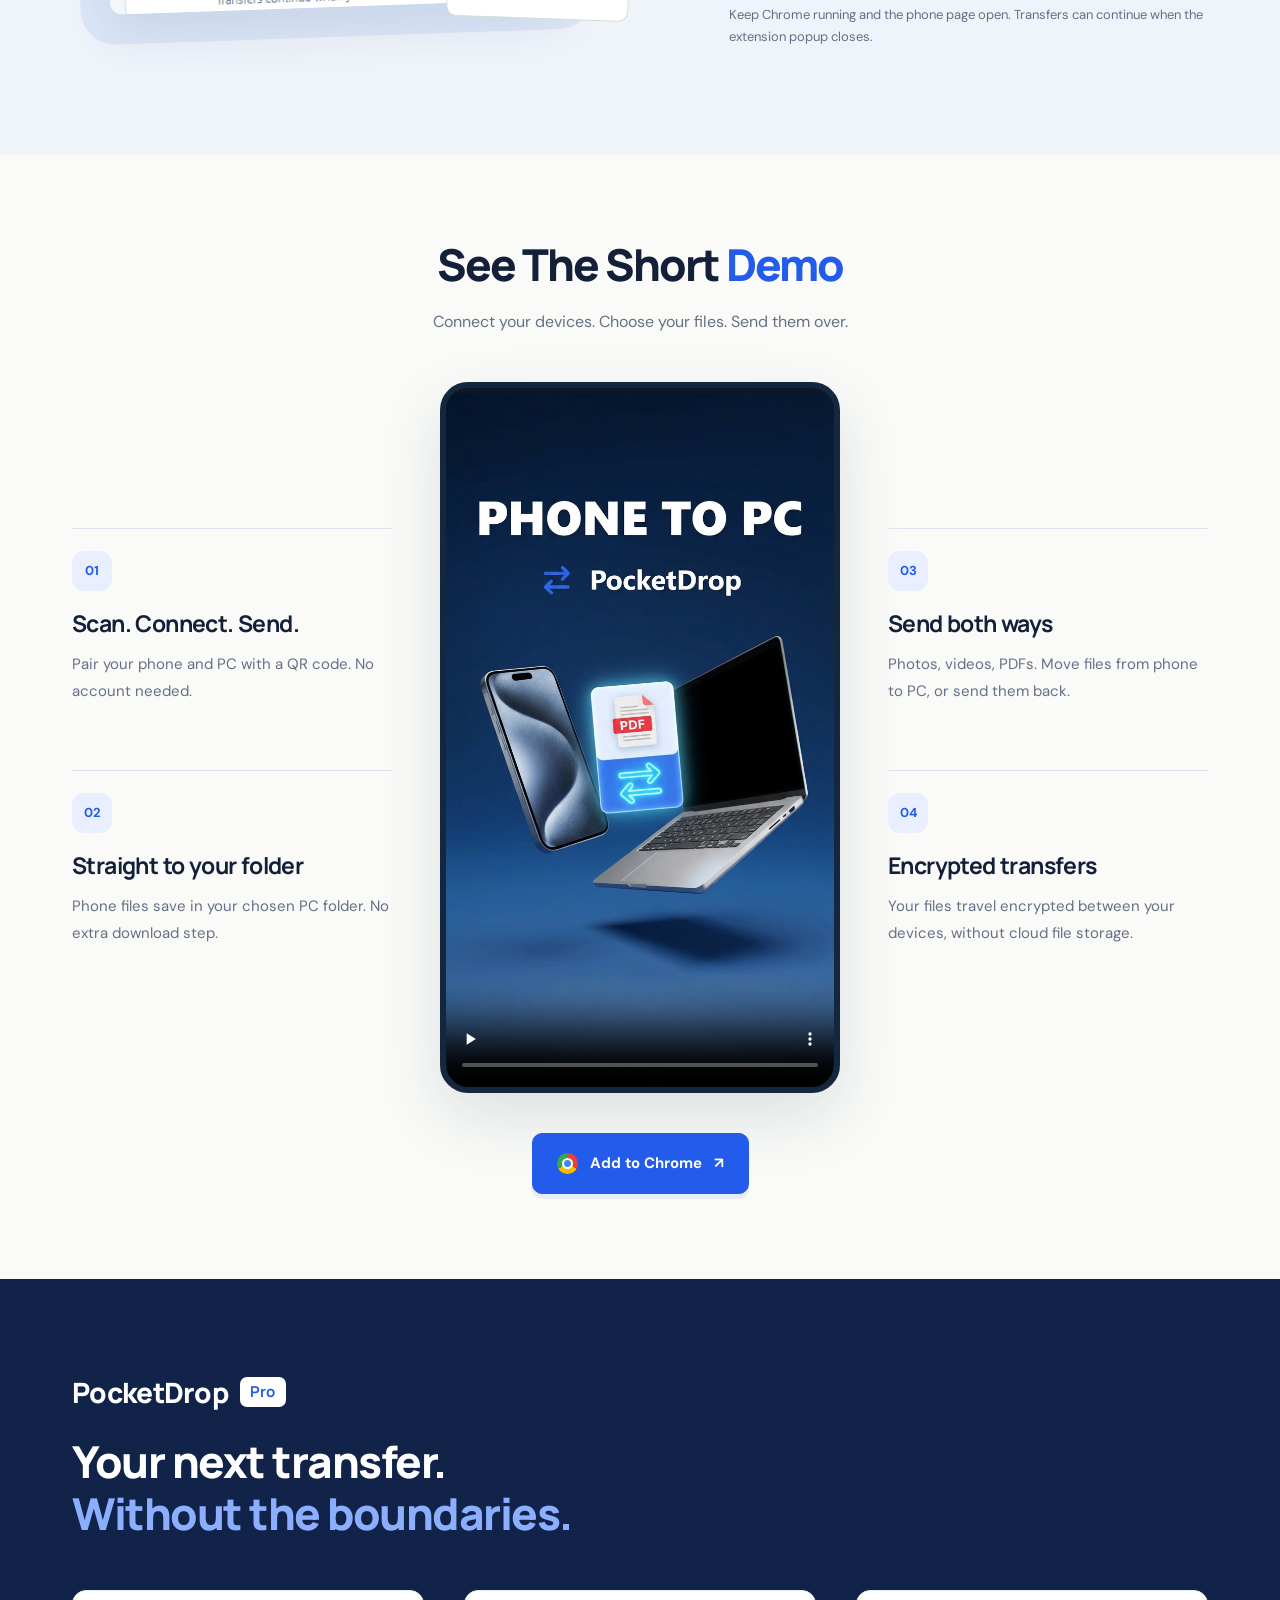
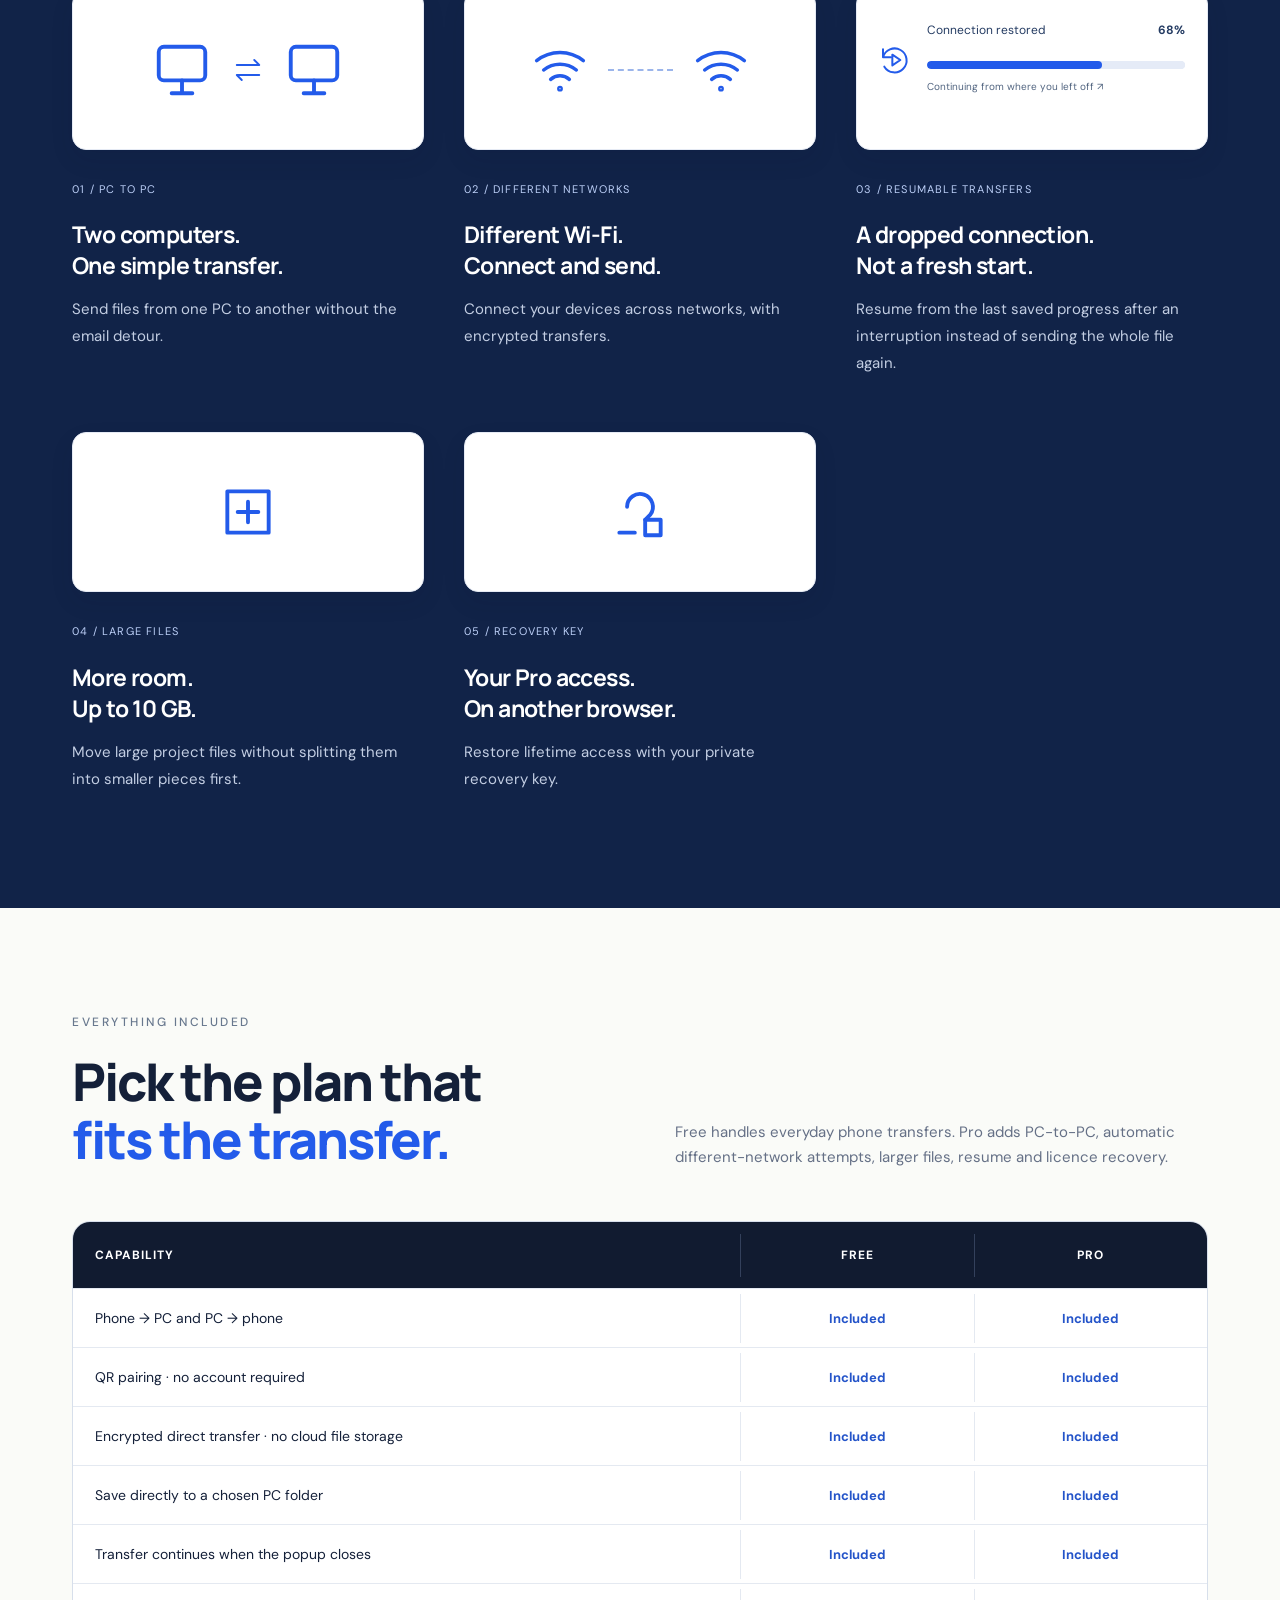
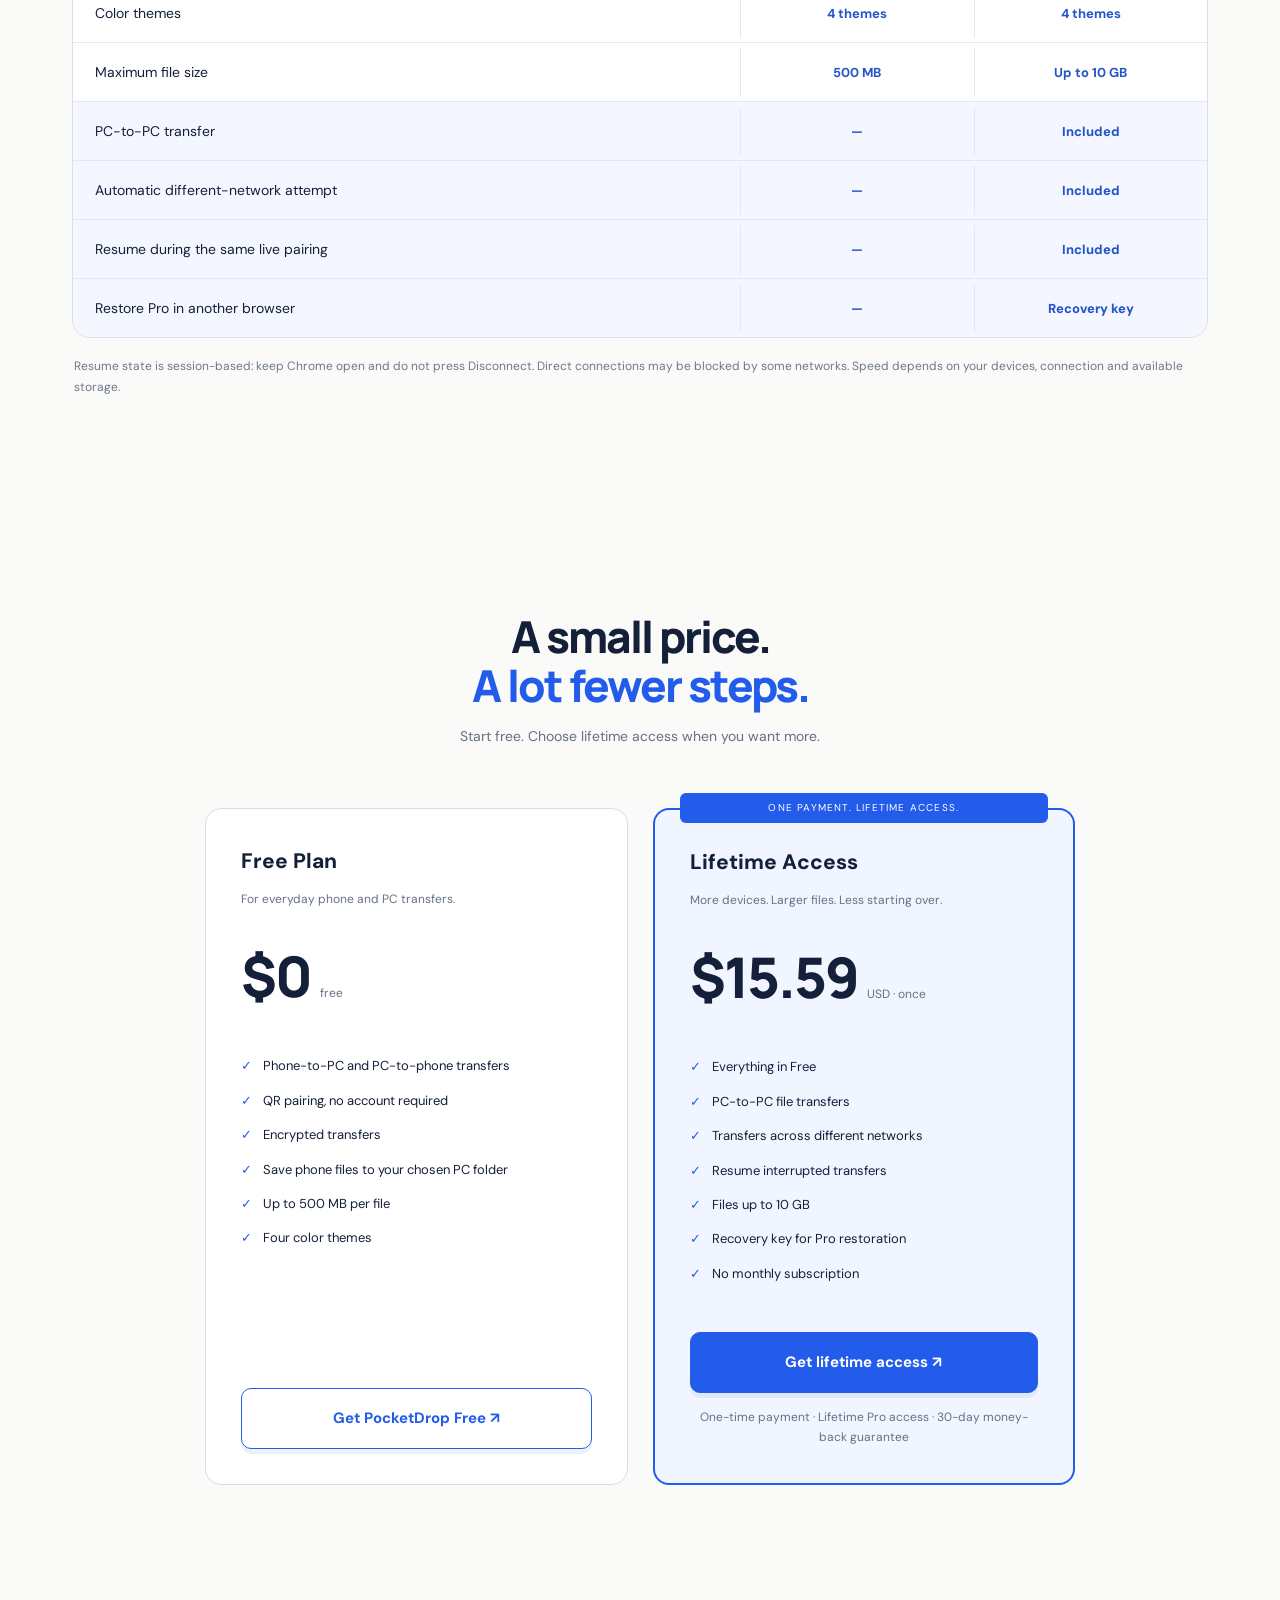
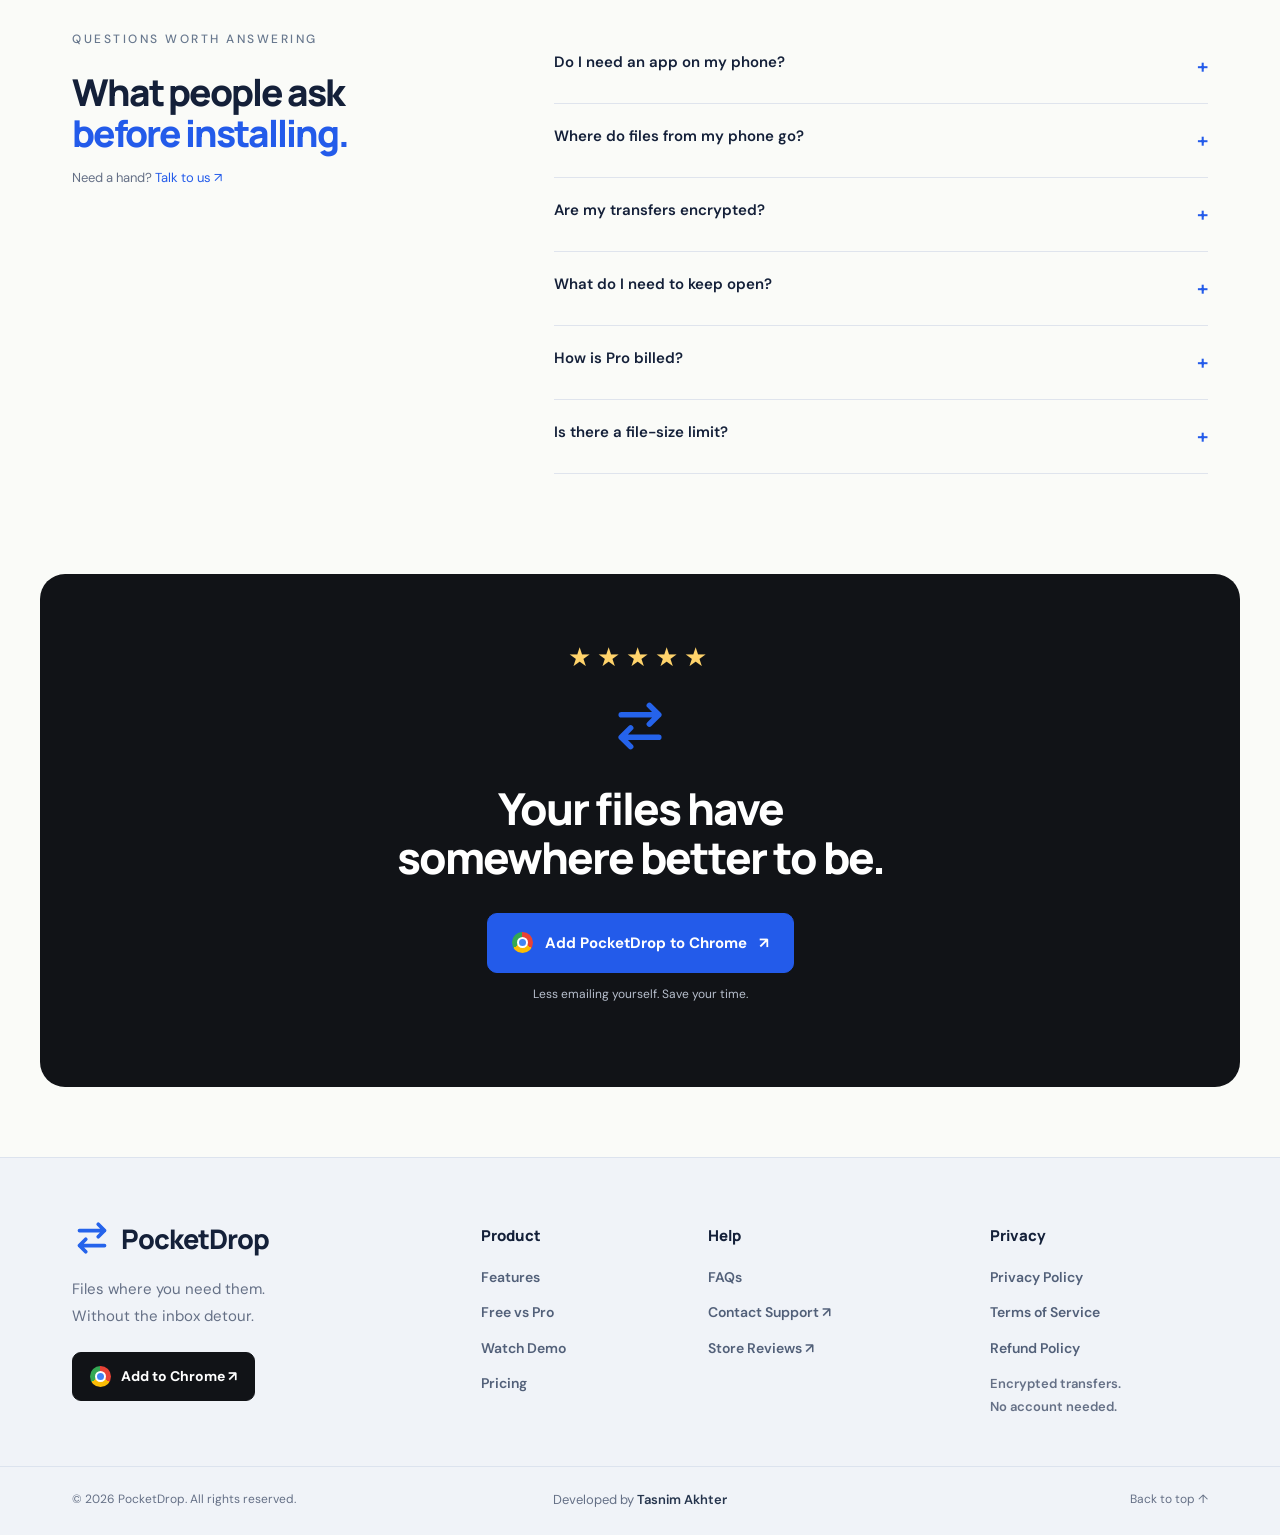
==== commit 70aa44e6: "Clarify 10 GB Pro file limit" ====
--- a/index.html
+++ b/index.html
@@ -10,7 +10,7 @@
 <section class="wrap demo demo-showcase" id="demo"><div class="demo-heading"><h2>See The Short <em>Demo</em></h2><p class="lead">Connect your devices. Choose your files. Send them over.</p></div><div class="demo-stage"><div class="demo-benefits"><article><span class="benefit-icon">01</span><h3>Scan. Connect. Send.</h3><p>Pair your phone and PC with a QR code. No account needed.</p></article><article><span class="benefit-icon">02</span><h3>Straight to your folder</h3><p>Phone files save in your chosen PC folder. No extra download step.</p></article></div><div class="demo-player"><video controls preload="none" poster="assets/video-cover.png" playsinline aria-label="PocketDrop product demonstration"><source src="assets/demo.mp4" type="video/mp4">Your browser does not support video playback.</video></div><div class="demo-benefits"><article><span class="benefit-icon">03</span><h3>Send both ways</h3><p>Photos, videos, PDFs. Move files from phone to PC, or send them back.</p></article><article><span class="benefit-icon">04</span><h3>Encrypted transfers</h3><p>Your files travel encrypted between your devices, without cloud file storage.</p></article></div></div><div class="demo-bottom"><a class="button" href="https://chromewebstore.google.com/detail/ancoaipejlinofhccakcealheckdgfdm"><span class="chrome" aria-hidden="true"></span> Add to Chrome <span aria-hidden="true">↗</span></a></div></section>
 <section class="pro-section"><div class="wrap"><p class="pro-label">PocketDrop <span>Pro</span></p><h2>Your next transfer.<br><em>Without the boundaries.</em></h2><div class="pro-grid"><article><div class="pro-picture computers"><svg class="ui-icon " viewBox="0 0 24 24" fill="none" stroke="currentColor" stroke-width="1.5" stroke-linecap="round" stroke-linejoin="round" aria-hidden="true"><rect x="3" y="3" width="18" height="13" rx="2"/><path d="M8 21h8M12 16v5"/></svg><svg class="ui-icon " viewBox="0 0 24 24" fill="none" stroke="currentColor" stroke-width="1.5" stroke-linecap="round" stroke-linejoin="round" aria-hidden="true"><path d="M3 8h18l-4-4M21 16H3l4 4"/></svg><svg class="ui-icon " viewBox="0 0 24 24" fill="none" stroke="currentColor" stroke-width="1.5" stroke-linecap="round" stroke-linejoin="round" aria-hidden="true"><rect x="3" y="3" width="18" height="13" rx="2"/><path d="M8 21h8M12 16v5"/></svg></div><span class="pill">01 / PC TO PC</span><h3>Two computers.<br>One simple transfer.</h3><p>Send files from one PC to another without the email detour.</p></article><article><div class="pro-picture network"><svg class="ui-icon " viewBox="0 0 24 24" fill="none" stroke="currentColor" stroke-width="1.5" stroke-linecap="round" stroke-linejoin="round" aria-hidden="true"><path d="M2 8a16 16 0 0 1 20 0M5 12a11 11 0 0 1 14 0M8 16a6 6 0 0 1 8 0"/><circle cx="12" cy="20" r=".5"/></svg><i></i><svg class="ui-icon " viewBox="0 0 24 24" fill="none" stroke="currentColor" stroke-width="1.5" stroke-linecap="round" stroke-linejoin="round" aria-hidden="true"><path d="M2 8a16 16 0 0 1 20 0M5 12a11 11 0 0 1 14 0M8 16a6 6 0 0 1 8 0"/><circle cx="12" cy="20" r=".5"/></svg></div><span class="pill">02 / DIFFERENT NETWORKS</span><h3>Different Wi-Fi.<br>Connect and send.</h3><p>Connect your devices across networks, with encrypted transfers.</p></article><article><div class="pro-picture resume"><svg class="ui-icon " viewBox="0 0 24 24" fill="none" stroke="currentColor" stroke-width="1.5" stroke-linecap="round" stroke-linejoin="round" aria-hidden="true"><path d="M3 10a9 9 0 1 1 1 7M3 4v6h6"/><path d="m10 8 6 4-6 4z"/></svg><div><span>Connection restored</span><b>68%</b></div><progress value="68" max="100">68%</progress><small>Continuing from where you left off ↗</small></div><span class="pill">03 / RESUMABLE TRANSFERS</span><h3>A dropped connection.<br>Not a fresh start.</h3><p>Resume from the last saved progress after an interruption instead of sending the whole file again.</p></article><article><div class="pro-picture computers"><svg class="ui-icon " viewBox="0 0 24 24" fill="none" stroke="currentColor" stroke-width="1.5" stroke-linecap="round" stroke-linejoin="round" aria-hidden="true"><path d="M4 4h16v16H4z"/><path d="M8 12h8M12 8v8"/></svg></div><span class="pill">04 / LARGE FILES</span><h3>More room.<br>Up to 10 GB.</h3><p>Move large project files without splitting them into smaller pieces first.</p></article><article><div class="pro-picture computers"><svg class="ui-icon " viewBox="0 0 24 24" fill="none" stroke="currentColor" stroke-width="1.5" stroke-linecap="round" stroke-linejoin="round" aria-hidden="true"><path d="M7 10a5 5 0 1 1 9 3l-2 2"/><path d="M14 15h6v6h-6zM4 20h6"/></svg></div><span class="pill">05 / RECOVERY KEY</span><h3>Your Pro access.<br>On another browser.</h3><p>Restore lifetime access with your private recovery key.</p></article></div></div></section>
 <section class="wrap capabilities" id="capabilities"><div class="capabilities-heading"><div><p class="eyebrow">Everything included</p><h2>Pick the plan that<br><em>fits the transfer.</em></h2></div><p>Free handles everyday phone transfers. Pro adds PC-to-PC, automatic different-network attempts, larger files, resume and licence recovery.</p></div><div class="capability-table" role="table" aria-label="PocketDrop Free and Pro feature comparison"><div class="capability-row capability-head" role="row"><span role="columnheader">Capability</span><strong role="columnheader">Free</strong><strong role="columnheader">Pro</strong></div><div class="capability-row" role="row"><span role="cell">Phone → PC and PC → phone</span><b role="cell">Included</b><b role="cell">Included</b></div><div class="capability-row" role="row"><span role="cell">QR pairing · no account required</span><b role="cell">Included</b><b role="cell">Included</b></div><div class="capability-row" role="row"><span role="cell">Encrypted direct transfer · no cloud file storage</span><b role="cell">Included</b><b role="cell">Included</b></div><div class="capability-row" role="row"><span role="cell">Save directly to a chosen PC folder</span><b role="cell">Included</b><b role="cell">Included</b></div><div class="capability-row" role="row"><span role="cell">Transfer continues when the popup closes</span><b role="cell">Included</b><b role="cell">Included</b></div><div class="capability-row" role="row"><span role="cell">Color themes</span><b role="cell">4 themes</b><b role="cell">4 themes</b></div><div class="capability-row" role="row"><span role="cell">Maximum file size</span><b role="cell">500 MB</b><b role="cell">Up to 10 GB</b></div><div class="capability-row pro-only" role="row"><span role="cell">PC-to-PC transfer</span><b role="cell">—</b><b role="cell">Included</b></div><div class="capability-row pro-only" role="row"><span role="cell">Automatic different-network attempt</span><b role="cell">—</b><b role="cell">Included</b></div><div class="capability-row pro-only" role="row"><span role="cell">Resume during the same live pairing</span><b role="cell">—</b><b role="cell">Included</b></div><div class="capability-row pro-only" role="row"><span role="cell">Restore Pro in another browser</span><b role="cell">—</b><b role="cell">Recovery key</b></div></div><p class="capability-footnote">Resume state is session-based: keep Chrome open and do not press Disconnect. Direct connections may be blocked by some networks. Speed depends on your devices, connection and available storage.</p></section>
-<section class="wrap pricing" id="pricing"><div class="center"><h2>A small price.<br><em>A lot fewer steps.</em></h2><p>Start free. Choose lifetime access when you want more.</p></div><div class="price-grid"><article class="price-card"><span class="plan">Free Plan</span><p>For everyday phone and PC transfers.</p><div class="price">$0 <span>free</span></div><ul><li>Phone-to-PC and PC-to-phone transfers</li><li>QR pairing, no account required</li><li>Encrypted transfers</li><li>Save phone files to your chosen PC folder</li><li>Up to 500 MB per file</li><li>Four color themes</li></ul><a class="button outline" href="https://chromewebstore.google.com/detail/ancoaipejlinofhccakcealheckdgfdm">Get PocketDrop Free ↗</a></article><article class="price-card featured"><div class="lifetime">ONE PAYMENT. LIFETIME ACCESS.</div><span class="plan">Lifetime Access</span><p>More devices. Larger files. Less starting over.</p><div class="price">$15.59 <span>USD · once</span></div><ul><li>Everything in Free</li><li>PC-to-PC file transfers</li><li>Automatic different-network attempts</li><li>Resume during the same live pairing</li><li>Files up to 10 GB</li><li>Recovery-key restore</li><li>No monthly subscription</li></ul><button class="button" id="pro-button" type="button">Get lifetime access ↗</button><p class="micro">One-time payment · Lifetime Pro access · 30-day money-back guarantee</p></article></div></section>
+<section class="wrap pricing" id="pricing"><div class="center"><h2>A small price.<br><em>A lot fewer steps.</em></h2><p>Start free. Choose lifetime access when you want more.</p></div><div class="price-grid"><article class="price-card"><span class="plan">Free Plan</span><p>For everyday phone and PC transfers.</p><div class="price">$0 <span>free</span></div><ul><li>Phone-to-PC and PC-to-phone transfers</li><li>QR pairing, no account required</li><li>Encrypted transfers</li><li>Save phone files to your chosen PC folder</li><li>Up to 500 MB per file</li><li>Four color themes</li></ul><a class="button outline" href="https://chromewebstore.google.com/detail/ancoaipejlinofhccakcealheckdgfdm">Get PocketDrop Free ↗</a></article><article class="price-card featured"><div class="lifetime">ONE PAYMENT. LIFETIME ACCESS.</div><span class="plan">Lifetime Access</span><p>More devices. Larger files. Less starting over.</p><div class="price">$15.59 <span>USD · once</span></div><ul><li>Everything in Free</li><li>PC-to-PC file transfers</li><li>Transfers across different networks</li><li>Resume interrupted transfers</li><li>Files up to 10 GB</li><li>Recovery key for Pro restoration</li><li>No monthly subscription</li></ul><button class="button" id="pro-button" type="button">Get lifetime access ↗</button><p class="micro">One-time payment · Lifetime Pro access · 30-day money-back guarantee</p></article></div></section>
 <section class="wrap faq" id="faq"><div><p class="eyebrow">Questions Worth Answering</p><h2>What people ask<br><em>before installing.</em></h2><p>Need a hand? <a href="mailto:tasnim454247734@gmail.com">Talk to us ↗</a></p></div><div><details><summary>Do I need an app on my phone?</summary><p>No separate mobile app is needed. Scan the pairing QR code and use the phone webpage in your browser.</p></details><details><summary>Where do files from my phone go?</summary><p>They save directly in the PC folder you select and grant access to. Open that folder in File Explorer to find them.</p></details><details><summary>Are my transfers encrypted?</summary><p>Transfers use encryption. The free transfer flow uses a connection service for pairing; it does not upload your files to cloud storage. See the privacy policy for connection and local-storage details.</p></details><details><summary>What do I need to keep open?</summary><p>Keep Chrome running on your computer and the transfer webpage open on your phone. You can close the extension popup. Pairing needs internet, and some restricted networks can prevent a connection.</p></details><details><summary>How is Pro billed?</summary><p>The displayed Pro plan is a single $15.59 USD payment for lifetime Pro access, with no monthly subscription.</p></details><details><summary>Is there a file-size limit?</summary><p>The current free extension supports files up to 500 MB. Transfer time depends on your devices, file size, and network connection.</p></details></div></section>
 <section class="final-cta wrap"><div class="cta-stars" aria-hidden="true">★★★★★</div><img src="assets/logo.svg" alt="" width="60" height="60"><h2>Your files have<br>somewhere better to be.</h2><a class="button" href="https://chromewebstore.google.com/detail/ancoaipejlinofhccakcealheckdgfdm"><span class="chrome" aria-hidden="true"></span> Add PocketDrop to Chrome <span aria-hidden="true">↗</span></a><p>Less emailing yourself. Save your time.</p></section></main>
 <footer class="site-footer"><div class="wrap footer-main"><div class="footer-brand"><a class="brand" href="#"><img src="assets/logo.svg" alt="">PocketDrop</a><p>Files where you need them.<br>Without the inbox detour.</p><a class="footer-install" href="https://chromewebstore.google.com/detail/ancoaipejlinofhccakcealheckdgfdm"><span class="chrome" aria-hidden="true"></span> Add to Chrome ↗</a></div><nav class="footer-column" aria-label="Product links"><h3>Product</h3><a href="#features">Features</a><a href="#capabilities">Free vs Pro</a><a href="#demo">Watch Demo</a><a href="#pricing">Pricing</a></nav><nav class="footer-column" aria-label="Help links"><h3>Help</h3><a href="#faq">FAQs</a><a href="mailto:tasnim454247734@gmail.com">Contact Support ↗</a><a href="https://chromewebstore.google.com/detail/ancoaipejlinofhccakcealheckdgfdm/reviews">Store Reviews ↗</a></nav><nav class="footer-column" aria-label="Privacy links"><h3>Privacy</h3><a href="privacy.html">Privacy Policy</a><a href="terms.html">Terms of Service</a><a href="refund.html">Refund Policy</a><p>Encrypted transfers.<br>No account needed.</p></nav></div><div class="wrap footer-bottom"><span>© 2026 PocketDrop. All rights reserved.</span><span class="developer-credit">Developed by <strong>Tasnim Akhter</strong></span><a href="#">Back to top ↑</a></div></footer>
